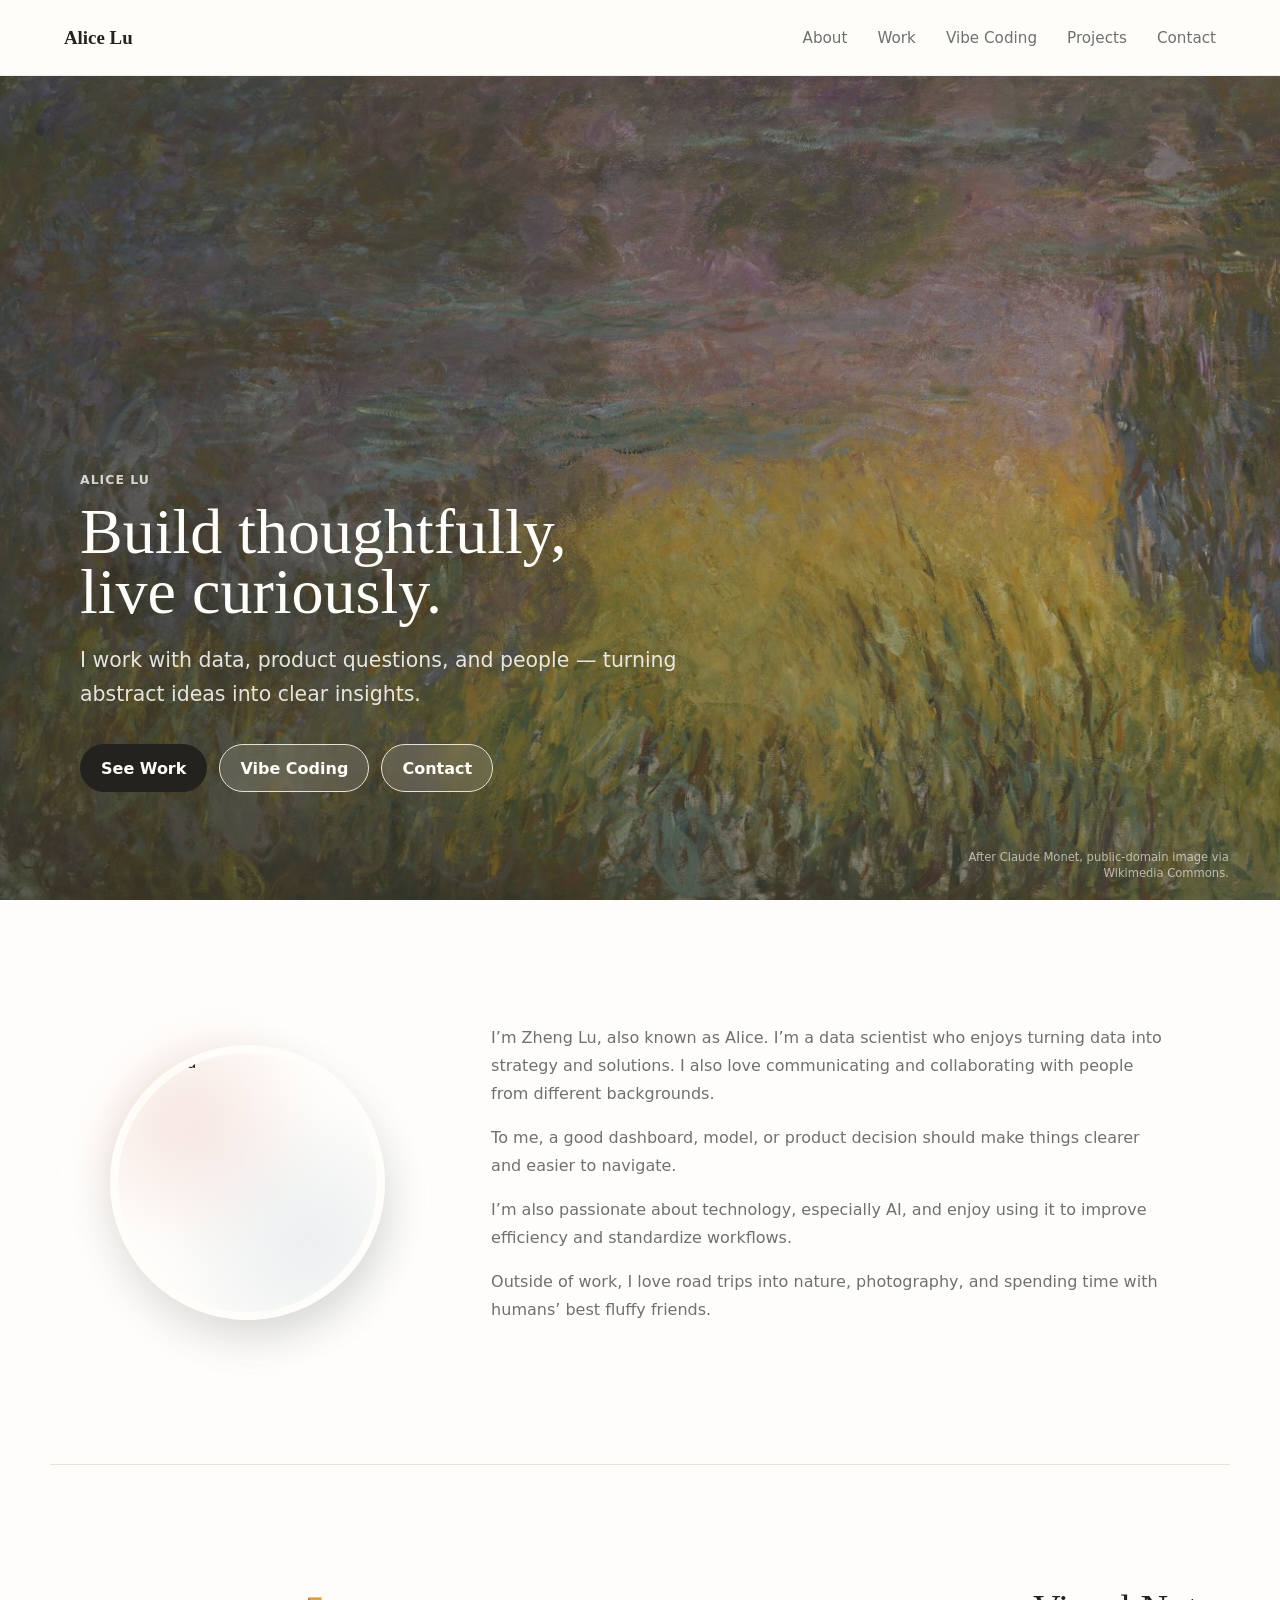
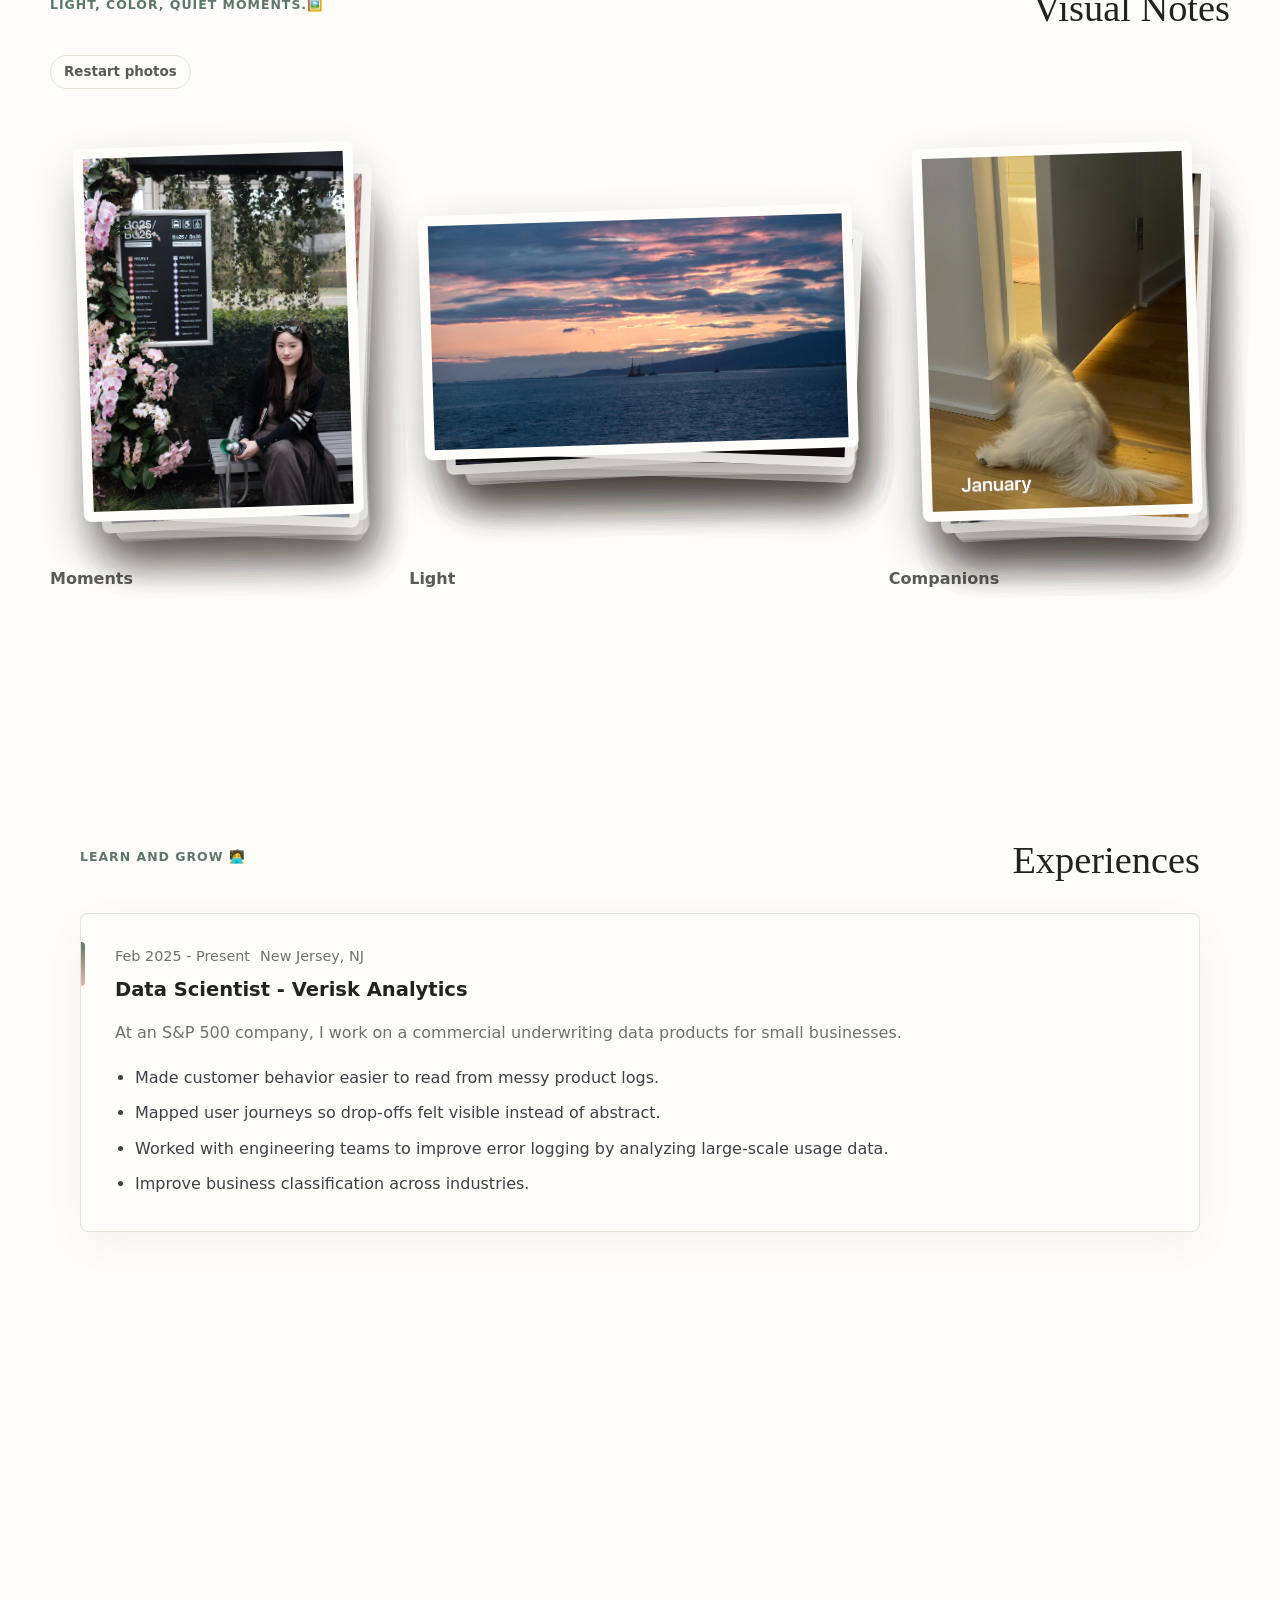
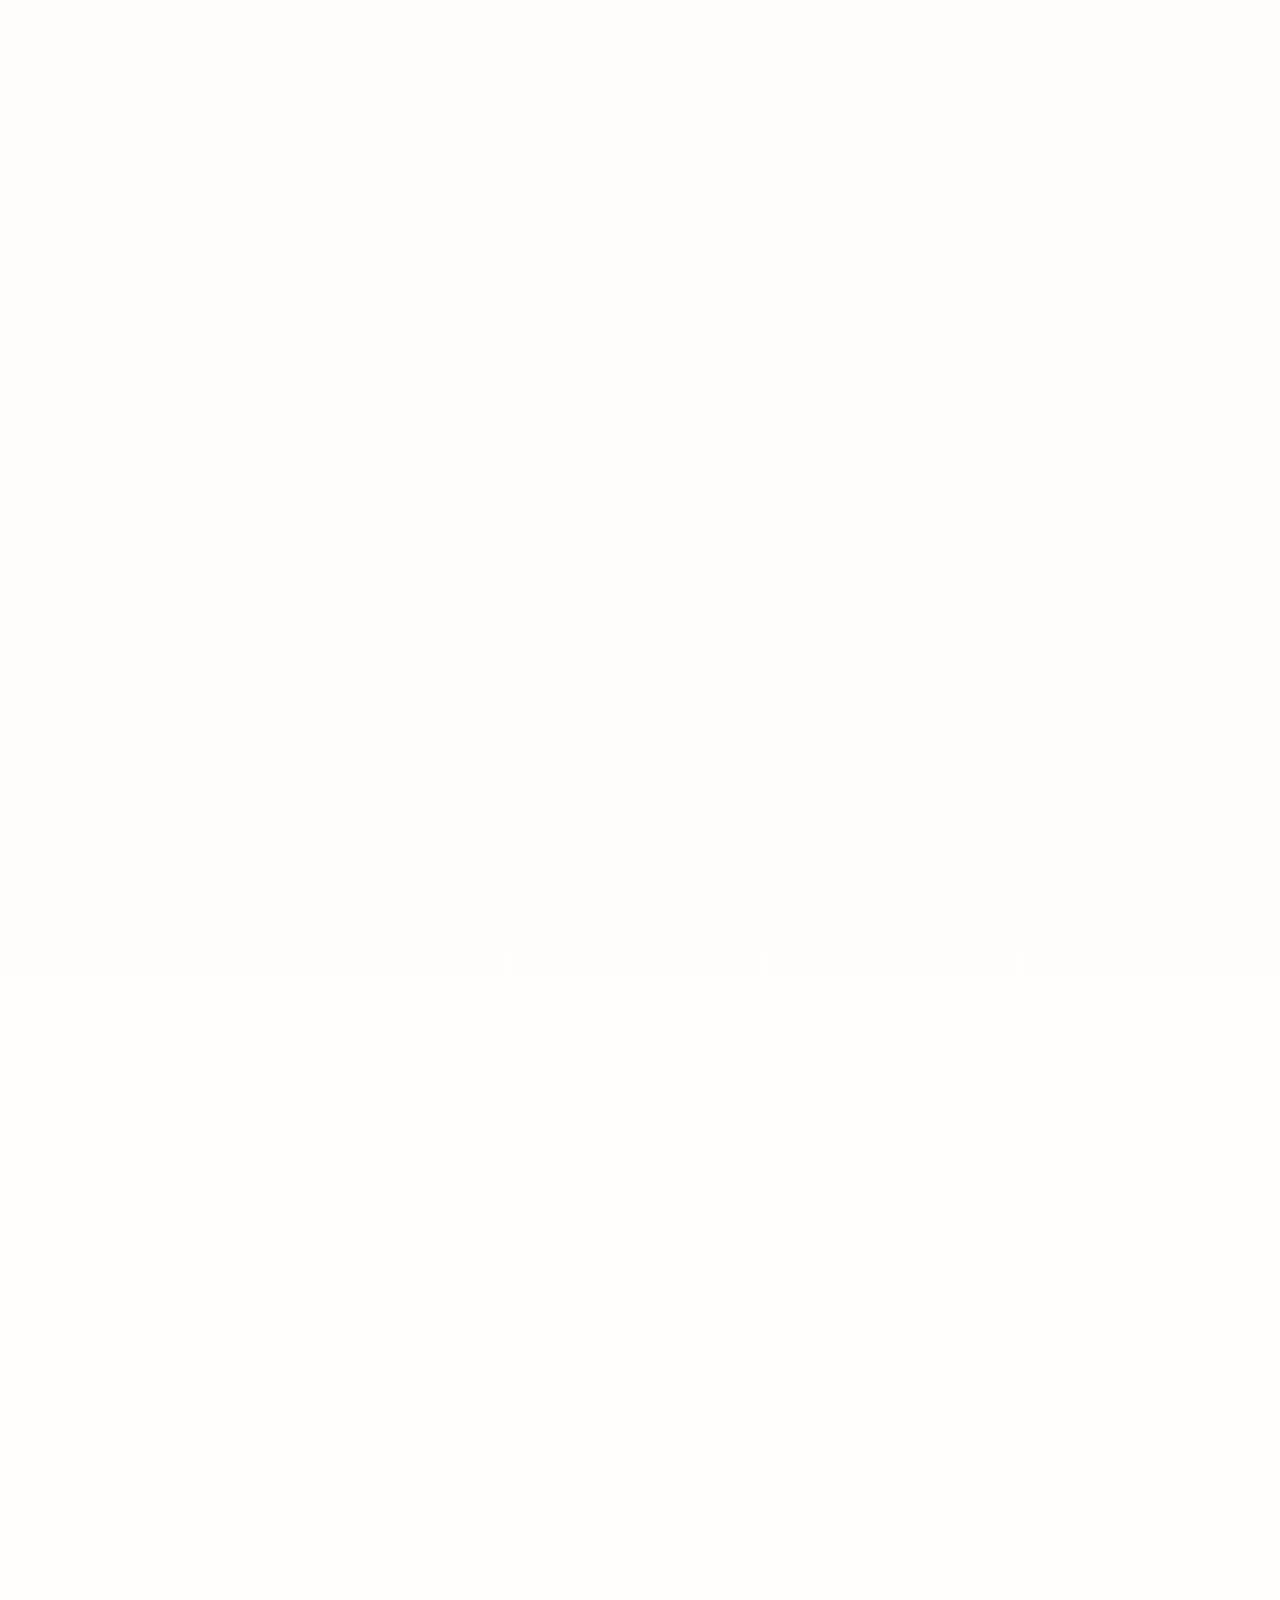
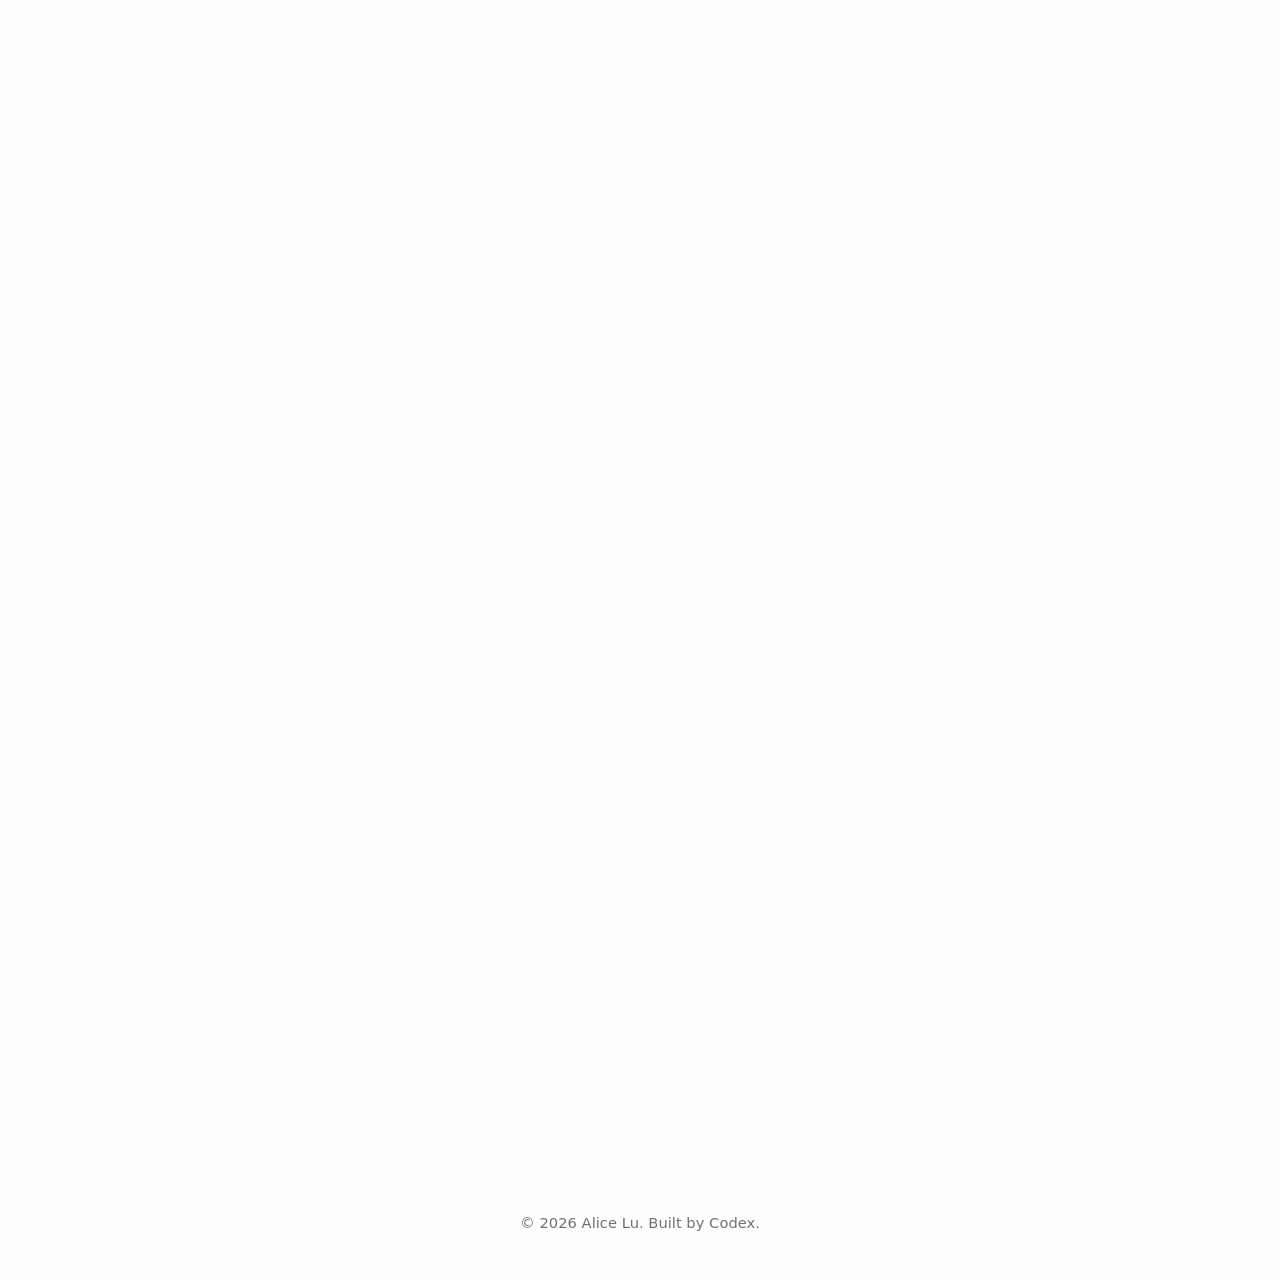
==== index.html @ 0b90e2cd "initial commit" ====
<!doctype html>
<html lang="en">
  <head>
    <meta charset="UTF-8" />
    <meta name="viewport" content="width=device-width, initial-scale=1.0" />
    <title>Alice Lu | Data, AI, Product</title>
    <meta
      name="description"
      content="Alice Lu's personal website for data, product, visual notes, and small creative projects."
    />
    <link rel="preload" href="assets/monet-water-lilies-hero.jpg" as="image" />
    <link rel="stylesheet" href="style.css" />
  </head>
  <body>
    <header class="site-header">
      <a class="brand" href="#home" aria-label="Alice Lu home">Alice Lu</a>

      <nav class="desktop-nav" aria-label="Primary navigation">
        <a href="#about">About</a>
        <a href="#work">Work</a>
        <a href="#vibe">Vibe Coding</a>
        <a href="#projects">Projects</a>
        <a href="#contact">Contact</a>
      </nav>

      <button class="menu-button" type="button" aria-label="Open menu" aria-expanded="false">
        <span></span>
        <span></span>
        <span></span>
      </button>
    </header>

    <nav class="mobile-nav" aria-label="Mobile navigation">
      <a href="#about">About</a>
      <a href="#work">Work</a>
      <a href="#vibe">Vibe Coding</a>
      <a href="#projects">Projects</a>
      <a href="#contact">Contact</a>
    </nav>

    <main id="home">
      <section class="art-hero" aria-label="Alice Lu introduction">
        <div class="art-hero__image" role="img" aria-label="Claude Monet water lilies painting"></div>
        <div class="art-hero__shade"></div>

        <div class="art-hero__content">
          <p class="eyebrow light">Alice Lu</p>
          <h1>Build thoughtfully,<br>
            live curiously.</h1>
          <p>
            I work with data, product questions, and people — turning abstract ideas into clear insights.
          </p>
          <div class="hero-actions" aria-label="Primary links">
            <a class="button primary light-button" href="#work">See Work</a>
            <a class="button glass-button" href="#vibe">Vibe Coding</a>
            <a class="button glass-button" href="mailto:alice.luzheng103@gmail.com">Contact</a>
          </div>
        </div>

        <p class="art-credit">
          After Claude Monet, public-domain image via Wikimedia Commons.
        </p>
      </section>

      <section id="about" class="section intro-section">
        <div class="profile-frame">
          <img src="assets/profile_picture.jpg" alt="Alice Lu" />
        </div>
        <div class="intro-body">
          <p>
            I’m Zheng Lu, also known as Alice. I’m a data scientist who enjoys turning data into strategy and solutions. I also love communicating and collaborating with people from different backgrounds.
          </p>
          <p>
            To me, a good dashboard, model, or product decision should make things clearer and easier to navigate.
          </p>
          <p>
            I’m also passionate about technology, especially AI, and enjoy using it to improve efficiency and standardize workflows.
          </p>
          <p>
            Outside of work, I love road trips into nature, photography, and spending time with humans’ best fluffy friends.
          </p>
        </div>
      </section>

      <section class="section visual-section" aria-label="Visual notes">
        <div class="section-heading">
          <p class="eyebrow">Light, color, quiet moments.🖼️</p>
          <h2>Visual Notes</h2>
        </div>
        <button class="visual-restart" type="button">Restart photos</button>

        <div class="visual-grid">
          <article class="visual-card portrait-card gallery-card">
            <button class="photo-stack" type="button" aria-label="Browse Moments photo stack">
              <img class="stack-photo" src="assets/gallery/portrait/IMG_7340.jpg" alt="Portrait moment 1" loading="lazy" />
              <img class="stack-photo" src="assets/gallery/portrait/IMG_7624.jpg" alt="Portrait moment 2" loading="lazy" />
              <img class="stack-photo" src="assets/gallery/portrait/IMG_7623.jpg" alt="Portrait moment 3" loading="lazy" />
              <img class="stack-photo" src="assets/gallery/portrait/IMG_8985.jpg" alt="Portrait moment 4" loading="lazy" />
              <img class="stack-photo" src="assets/gallery/portrait/IMG_9308.jpg" alt="Portrait moment 5" loading="lazy" />
              <img class="stack-photo" src="assets/gallery/portrait/IMG_3014.jpg" alt="Portrait moment 6" loading="lazy" />
              <img class="stack-photo" src="assets/gallery/portrait/IMG_7931.jpg" alt="Portrait moment 7" loading="lazy" />
              <img class="stack-photo" src="assets/gallery/portrait/IMG_5827.jpg" alt="Portrait moment 8" loading="lazy" />
              <img class="stack-photo" src="assets/gallery/portrait/DSCF5632.jpg" alt="Portrait moment 9" loading="lazy" />
              <span class="stack-finished">That’s all for now. Subscribe for more moments 😂</span>
            </button>
            <p>Moments</p>
          </article>

          <article class="visual-card landscape-card gallery-card">
            <button class="photo-stack" type="button" aria-label="Browse Light photo stack">
              <img class="stack-photo" src="assets/gallery/nature/DSCF5567.jpg" alt="Natural light moment 1" loading="lazy" />
              <img class="stack-photo" src="assets/gallery/nature/DSCF5614.jpg" alt="Natural light moment 2" loading="lazy" />
              <img class="stack-photo" src="assets/gallery/nature/DSCF5600.jpg" alt="Natural light moment 3" loading="lazy" />
              <img class="stack-photo" src="assets/gallery/nature/DSCF5615.jpg" alt="Natural light moment 4" loading="lazy" />
              <img class="stack-photo" src="assets/gallery/nature/DSCF5894.jpg" alt="Natural light moment 5" loading="lazy" />
              <img class="stack-photo" src="assets/gallery/nature/DSCF6023.jpg" alt="Natural light moment 6" loading="lazy" />
              <img class="stack-photo" src="assets/gallery/nature/DSCF5846.jpg" alt="Natural light moment 7" loading="lazy" />
              <img class="stack-photo" src="assets/gallery/nature/DSCF5886.jpg" alt="Natural light moment 8" loading="lazy" />
              <img class="stack-photo" src="assets/gallery/nature/DSCF5691.jpg" alt="Natural light moment 9" loading="lazy" />
              <img class="stack-photo" src="assets/gallery/nature/DSCF5907.jpg" alt="Natural light moment 10" loading="lazy" />
              <img class="stack-photo" src="assets/gallery/nature/DSCF5802.jpg" alt="Natural light moment 11" loading="lazy" />
              <img class="stack-photo" src="assets/gallery/nature/DSCF5594.jpg" alt="Natural light moment 12" loading="lazy" />
              <img class="stack-photo" src="assets/gallery/nature/DSCF5769.jpg" alt="Natural light moment 13" loading="lazy" />
              <span class="stack-finished">That’s all for now. Subscribe for more nature 😌</span>
            </button>
            <p>Light</p>
          </article>

          <article class="visual-card companion-card gallery-card">
            <button class="photo-stack" type="button" aria-label="Browse Companions photo stack">
              <img class="stack-photo" src="assets/gallery/pets/1.jpg" alt="Companion moment 1" loading="lazy" />
              <img class="stack-photo" src="assets/gallery/pets/2.jpg" alt="Companion moment 2" loading="lazy" />
              <img class="stack-photo" src="assets/gallery/pets/3.jpg" alt="Companion moment 3" loading="lazy" />
              <img class="stack-photo" src="assets/gallery/pets/4.jpg" alt="Companion moment 4" loading="lazy" />
              <img class="stack-photo" src="assets/gallery/pets/5.jpg" alt="Companion moment 5" loading="lazy" />
              <img class="stack-photo" src="assets/gallery/pets/6.jpg" alt="Companion moment 6" loading="lazy" />
              <img class="stack-photo" src="assets/gallery/pets/7.jpg" alt="Companion moment 7" loading="lazy" />
              <img class="stack-photo" src="assets/gallery/pets/8.jpg" alt="Companion moment 8" loading="lazy" />
              <img class="stack-photo" src="assets/gallery/pets/9.jpg" alt="Companion moment 9" loading="lazy" />
              <img class="stack-photo" src="assets/gallery/pets/10.jpg" alt="Companion moment 10" loading="lazy" />
              <img class="stack-photo" src="assets/gallery/pets/11.jpg" alt="Companion moment 11" loading="lazy" />
              <img class="stack-photo" src="assets/gallery/pets/12.jpg" alt="Companion moment 12" loading="lazy" />
              <span class="stack-finished">That’s all for now. Subscribe for more cuties 🧚‍♀️</span>
            </button>
            <p>Companions</p>
          </article>
        </div>
      </section>

      <section id="work" class="section">
        <div class="section-heading">
          <p class="eyebrow">Learn and Grow 🧑‍💻</p>
          <h2>Experiences</h2>
        </div>

        <div class="timeline">
          <article class="role-card">
            <div class="role-meta">
              <span>Feb 2025 - Present</span>
              <span>New Jersey, NJ</span>
            </div>
            <h3>Data Scientist - Verisk Analytics</h3>
            <p>
              At an S&P 500 company, I work on a commercial underwriting data products for small businesses.
            </p>
            <ul>
              <li>Made customer behavior easier to read from messy product logs.</li>
              <li>Mapped user journeys so drop-offs felt visible instead of abstract.</li>
              <li>Worked with engineering teams to improve error logging by analyzing large-scale usage data.</li>
              <li>Improve business classification across industries.</li>
            </ul>
          </article>

          <article class="role-card">
            <div class="role-meta">
              <span>Jun 2024 - Aug 2024</span>
              <span>New Jersey, NJ</span>
            </div>
            <h3>Data Scientist Intern - Verisk Analytics</h3>
            <p>
              Improve text-to-NAICS mapping, a key business attribute delivered to customers.
            </p>
            <ul>
              <li>Used semantic search to connect business descriptions with category codes (NAICS).</li>
              <li>Improved classification coverage from 20% to 70% at 0.89 precision.</li>
              <li>Tested GPT-4 classification patterns and reached 0.95 precision.</li>
            </ul>
          </article>

          <article class="role-card compact">
            <div class="role-meta">
              <span>Jun 2022 - Sept 2022</span>
              <span>New York, NY</span>
            </div>
            <h3>Financial Data Analyst Intern - Allied Millennial Partners</h3>
            <p>
              Built ETL workflows, financial dashboards, and time-series models
              to support portfolio analysis and reporting.
            </p>
          </article>

          <article class="role-card compact">
            <div class="role-meta">
              <span>Apr 2021 - Aug 2021</span>
              <span>Beijing</span>
            </div>
            <h3>Data Analyst Intern - Huawei Technologies</h3>
            <p>
              Worked with marketing teams on customer segmentation,
              search visibility analysis, and Tableau reporting.
            </p>
          </article>
        </div>
      </section>

      <section class="section skills-section">
        <div class="section-heading">
          <p class="eyebrow">A few steady habits.</p>
          <h2>How I Work</h2>
        </div>

        <div class="skill-grid">
          <article>
            <h3>Start with the question</h3>
            <p>Find the real question and understand why it matters.</p>
          </article>
          <article>
            <h3>Make behavior visible</h3>
            <p>Use funnels, journeys, and dashboards to understand what actually happens.</p>
          </article>
          <article>
            <h3>Respect the data</h3>
            <p>I care about definitions, edge cases, and whether the result can be trusted.</p>
          </article>
          <article>
            <h3>Leave things clear</h3>
            <p>Write documentations that reduce confusion for the next person who touches it.</p>
          </article>
        </div>
      </section>

      <section id="vibe" class="section vibe-section">
        <div class="section-heading">
          <p class="eyebrow">Small things I made for fun ✨</p>
          <h2>Vibe Coding</h2>
        </div>

        <div class="vibe-grid">
          <article class="vibe-card">
            <div class="vibe-preview puppy-preview">
              <img src="assets/story.png" alt="Puppy scroll story preview" />
            </div>
            <div>
              <h3>Playful Puppy Scroll Story</h3>
              <p>
                A little side page with a scroll-driven puppy animation. It is
                soft, silly, and exactly the kind of small thing that makes a
                website feel lived in.
              </p>
              <a href="puppy/index.html">Open Puppy Page</a>
            </div>
          </article>

          <article class="vibe-card future-card">
            <div class="vibe-preview future-preview">Coming Soon</div>
            <div>
              <h3>Another tiny experiment</h3>
              <p>
                I made another playful coding project and will add it here once
                I find the link again.
              </p>
              <span class="quiet-link">Link space reserved</span>
            </div>
          </article>
        </div>
      </section>

      <section id="projects" class="section">
        <div class="section-heading">
          <p class="eyebrow">Earlier builds 🔨</p>
          <h2>Projects</h2>
        </div>

        <div class="project-grid">
          <article class="project-card">
            <img src="assets/nlp.png" alt="NLP project preview" />
            <h3>Natural Language Processing</h3>
            <p>Large text classification and model evaluation for unstructured documents.</p>
            <a href="https://github.com/Alice2718281/EECS-219-AL/tree/main/Project%201">View GitHub</a>
          </article>

          <article class="project-card">
            <img src="assets/analysis.png" alt="Chicago crime analysis preview" />
            <h3>Big Data Analysis</h3>
            <p>Spark, PostgreSQL, and Flask workflow for large-scale data exploration.</p>
            <a href="https://github.com/Alice2718281/manage_data_project">View GitHub</a>
          </article>

          <article class="project-card">
            <img src="assets/database.png" alt="Database design preview" />
            <h3>Database Design</h3>
            <p>ER diagrams and PostgreSQL schema design for a housing application database.</p>
            <a href="https://github.com/Alice2718281/Database_Design_03">View GitHub</a>
          </article>

          <article class="project-card">
            <img src="assets/recommender.png" alt="Recommendation system project preview" />
            <h3>Recommendation System</h3>
            <p>Notebook-based recommendation modeling and evaluation for personalized results.</p>
            <a href="https://github.com/Alice2718281/EECS-219-AL/blob/main/Project%203/Project%203.ipynb">View GitHub</a>
          </article>
        </div>
      </section>

      <section id="contact" class="section contact-section">
        <div>
          <p class="eyebrow">Contact</p>
          <h2>Let’s build with care.</h2>
        </div>

        <div class="contact-card">
          <a href="mailto:alice.luzheng103@gmail.com">Email</a>
          <a href="https://www.linkedin.com/in/zhenglualice/" target="_blank" rel="noopener noreferrer">LinkedIn</a>
          <a href="https://github.com/Alice2718281" target="_blank" rel="noopener noreferrer">GitHub</a>
          <a href="/assets/ZhengLu_Resume.pdf" target="_blank" rel="noopener noreferrer">Resume</a>
        </div>
      </section>
    </main>

    <footer>
      <p>© 2026 Alice Lu. Built by Codex.</p>
    </footer>

    <script src="script.js"></script>
  </body>
</html>
---- style.css ----
:root {
  --text: #23221f;
  --muted: #6f716f;
  --line: #e7e1d8;
  --panel: #fffdf9;
  --soft-panel: #faf7ef;
  --accent: #5d7868;
  --accent-soft: #e1ece4;
  --rose: #e7b7ad;
  --lavender: #c8c5df;
  --sky: #c8dceb;
  --cream: #f5ead2;
  --shadow: 0 24px 70px rgba(44, 38, 31, 0.09);
}

* {
  box-sizing: border-box;
}

html {
  scroll-behavior: smooth;
}

body {
  margin: 0;
  color: var(--text);
  background:
    linear-gradient(180deg, rgba(255, 253, 249, 0) 0, rgba(252, 250, 244, 0.42) 38%, rgba(255, 253, 249, 0) 82%),
    #fffefd;
  font-family:
    Inter, ui-sans-serif, system-ui, -apple-system, BlinkMacSystemFont, "Segoe UI",
    sans-serif;
  letter-spacing: 0;
}

body.menu-open {
  overflow: hidden;
}

a {
  color: inherit;
  text-decoration: none;
}

p {
  color: var(--muted);
  line-height: 1.75;
}

.site-header {
  position: sticky;
  top: 0;
  z-index: 30;
  display: flex;
  align-items: center;
  justify-content: space-between;
  min-height: 76px;
  padding: 0 clamp(20px, 5vw, 72px);
  border-bottom: 1px solid rgba(232, 232, 234, 0.72);
  background: rgba(255, 253, 249, 0.88);
  backdrop-filter: blur(18px);
}

.brand {
  font-size: 1.18rem;
  font-weight: 760;
  font-family: Georgia, "Times New Roman", serif;
}

.desktop-nav {
  display: flex;
  gap: 30px;
  color: var(--muted);
  font-size: 0.95rem;
}

.desktop-nav a,
.mobile-nav a,
.contact-card a,
.project-card a {
  transition:
    color 180ms ease,
    transform 180ms ease;
}

.desktop-nav a:hover,
.contact-card a:hover,
.project-card a:hover {
  color: var(--accent);
}

.menu-button {
  display: none;
  width: 42px;
  height: 42px;
  padding: 10px;
  border: 1px solid var(--line);
  border-radius: 50%;
  background: var(--panel);
}

.menu-button span {
  display: block;
  height: 2px;
  margin: 5px 0;
  border-radius: 99px;
  background: var(--text);
  transition:
    transform 180ms ease,
    opacity 180ms ease;
}

.menu-button.is-open span:first-child {
  transform: translateY(7px) rotate(45deg);
}

.menu-button.is-open span:nth-child(2) {
  opacity: 0;
}

.menu-button.is-open span:last-child {
  transform: translateY(-7px) rotate(-45deg);
}

.mobile-nav {
  position: fixed;
  inset: 76px 16px auto;
  z-index: 25;
  display: none;
  padding: 16px;
  border: 1px solid var(--line);
  border-radius: 8px;
  background: var(--panel);
  box-shadow: var(--shadow);
}

.mobile-nav a {
  display: block;
  padding: 14px;
  color: var(--muted);
}

.mobile-nav.is-open {
  display: block;
}

.section {
  width: min(1120px, calc(100% - 40px));
  margin: 0 auto;
  padding: clamp(72px, 10vw, 124px) 0;
}

.art-hero {
  position: relative;
  min-height: calc(100vh - 76px);
  overflow: hidden;
  color: #fffdf9;
  isolation: isolate;
}

.art-hero__image,
.art-hero__shade {
  position: absolute;
  inset: 0;
}

.art-hero__image {
  background-image: url("assets/monet-water-lilies-hero.jpg");
  background-position: left center;
  background-size: cover;
  transform: scale(1.03);
  z-index: -3;
}

.art-hero__shade {
  background:
    linear-gradient(90deg, rgba(28, 36, 31, 0.42), rgba(28, 36, 31, 0.18) 48%, rgba(28, 36, 31, 0.06)),
    linear-gradient(0deg, rgba(35, 34, 31, 0.28), transparent 46%),
    rgba(35, 34, 31, 0.02);
  z-index: -2;
}

.art-hero__content {
  display: flex;
  flex-direction: column;
  justify-content: end;
  width: min(1120px, calc(100% - 40px));
  min-height: calc(100vh - 76px);
  margin: 0 auto;
  padding: clamp(96px, 13vh, 160px) 0 clamp(76px, 12vh, 120px);
}

.art-hero__content h1 {
  max-width: 860px;
  color: #fffdf9;
  text-shadow: 0 18px 55px rgba(0, 0, 0, 0.34);
  font-size: 4rem;
}

.art-hero__content p:not(.eyebrow) {
  max-width: 620px;
  margin: 22px 0 0;
  color: rgba(255, 253, 249, 0.86);
  font-size: clamp(1.04rem, 2vw, 1.28rem);
  line-height: 1.65;
}

.eyebrow.light {
  color: rgba(255, 253, 249, 0.78);
}

.light-button {
  border-color: rgba(255, 253, 249, 0.92);
  color: var(--text);
  background: rgba(255, 253, 249, 0.92);
}

.glass-button {
  border-color: rgba(255, 253, 249, 0.42);
  color: #fffdf9;
  background: rgba(255, 253, 249, 0.12);
  backdrop-filter: blur(14px);
}

.art-credit {
  position: absolute;
  right: clamp(18px, 4vw, 56px);
  bottom: 18px;
  max-width: 300px;
  margin: 0;
  color: rgba(255, 253, 249, 0.62);
  font-size: 0.72rem;
  line-height: 1.45;
  text-align: right;
}

.intro-section {
  display: grid;
  grid-template-columns: minmax(190px, 0.52fr) 1.1fr;
  gap: clamp(30px, 6vw, 76px);
  align-items: center;
}

.intro-body {
  max-width: 680px;
}

.intro-body p:first-child {
  margin-top: 0;
}

.profile-frame {
  position: relative;
  width: clamp(190px, 24vw, 275px);
  justify-self: center;
}

.profile-frame::before {
  content: "";
  position: absolute;
  inset: -16px;
  border-radius: 50%;

  background:
    radial-gradient(circle at 30% 30%,
      rgba(231, 183, 173, 0.34),
      transparent 42%),
    radial-gradient(circle at 70% 70%,
      rgba(188, 205, 214, 0.30),
      transparent 48%);

  filter: blur(22px);
  z-index: 0;
}

.profile-frame img {
  position: relative;
  z-index: 1;

  display: block;
  width: 100%;
  aspect-ratio: 1;

  border: 8px solid rgba(255, 253, 249, 0.96);
  border-radius: 50%;

  object-fit: cover;
  object-position: center 35%;

  box-shadow:
    0 18px 40px rgba(74, 66, 60, 0.16);
}

.eyebrow {
  margin: 0 0 14px;
  color: var(--accent);
  font-size: 0.78rem;
  font-weight: 780;
  letter-spacing: 0.08em;
  line-height: 1.4;
  text-transform: uppercase;
}

h1,
h2,
h3 {
  margin: 0;
  letter-spacing: 0;
}

h1 {
  max-width: 900px;
  font-family: Georgia, "Times New Roman", serif;
  font-size: clamp(3.2rem, 7.6vw, 6.8rem);
  font-weight: 520;
  line-height: 0.94;
}

h2 {
  font-family: Georgia, "Times New Roman", serif;
  font-size: clamp(2rem, 4.2vw, 3.8rem);
  font-weight: 520;
  line-height: 1;
}

h3 {
  font-size: 1.22rem;
  line-height: 1.25;
}

.hero-actions,
.contact-card {
  display: flex;
  flex-wrap: wrap;
  gap: 12px;
}

.hero-actions {
  margin-top: 32px;
}

.button {
  display: inline-flex;
  align-items: center;
  justify-content: center;
  min-height: 48px;
  padding: 0 20px;
  border: 1px solid var(--line);
  border-radius: 999px;
  font-weight: 720;
  transition:
    transform 180ms ease,
    background 180ms ease,
    border-color 180ms ease;
}

.button:hover {
  transform: translateY(-2px);
}

.button.primary {
  border-color: var(--text);
  color: #fff;
  background: var(--text);
}

.button.secondary {
  background: var(--panel);
}

.button.soft {
  border-color: var(--accent-soft);
  background: var(--accent-soft);
}

.project-image-placeholder,
.visual-placeholder,
.vibe-preview {
  display: grid;
  place-items: center;
  border: 1px dashed #cfc6b8;
  border-radius: 8px;
  color: #8a8278;
  background:
    linear-gradient(135deg, rgba(255, 253, 249, 0.94), rgba(250, 247, 239, 0.96)),
    var(--soft-panel);
}

.split-section {
  display: grid;
  grid-template-columns: 0.78fr 1fr;
  gap: clamp(32px, 7vw, 84px);
  border-top: 1px solid var(--line);
}

.section-body p:first-child {
  margin-top: 0;
}

.visual-section {
  width: min(1180px, calc(100% - 40px));
  border-top: 1px solid var(--line);
}

.visual-grid {
  display: grid;
  grid-template-columns: 0.85fr 1.15fr 0.85fr;
  gap: 18px;
  align-items: start;
}

.visual-card {
  --stack-width: 82%;
  --stack-ratio: 3 / 4;
  display: grid;
  grid-template-rows: var(--gallery-stage-height) auto auto;
  align-items: center;
  margin: 0;
}

.visual-section {
  --gallery-stage-height: 430px;
}

.visual-restart {
  min-height: 34px;
  margin: -12px 0 28px;
  padding: 0 13px;
  border: 1px solid var(--line);
  border-radius: 999px;
  color: #5c5a55;
  background: rgba(255, 253, 249, 0.78);
  font: inherit;
  font-size: 0.84rem;
  font-weight: 720;
  cursor: pointer;
  transition:
    transform 180ms ease,
    background 180ms ease,
    border-color 180ms ease;
}

.visual-restart:hover {
  transform: translateY(-1px);
  border-color: rgba(93, 120, 104, 0.36);
  background: var(--panel);
}

.visual-card p {
  align-self: start;
  margin: 18px 0 0;
  color: #5c5a55;
  font-size: 1rem;
  font-weight: 720;
}

.photo-stack {
  position: relative;
  display: block;
  align-self: center;
  justify-self: center;
  width: var(--stack-width);
  aspect-ratio: var(--stack-ratio);
  min-height: 0;
  padding: 0;
  border: 0;
  background: transparent;
  cursor: pointer;
  perspective: 900px;
}

.portrait-card {
  --stack-ratio: 3 / 4;
  --stack-width: 82%;
}

.landscape-card {
  --stack-ratio: 16 / 9;
  --stack-width: 94%;
}

.companion-card {
  --stack-ratio: 3 / 4;
  --stack-width: 82%;
}

.stack-photo {
  position: absolute;
  inset: 0;
  display: block;
  width: 100%;
  height: 100%;
  border: 10px solid rgba(255, 253, 249, 0.96);
  border-radius: 8px;
  background: var(--panel);
  box-shadow: 0 22px 46px rgba(44, 38, 31, 0.17);
  object-fit: cover;
  transform:
    translate3d(calc(var(--stack-offset, 0) * 5px), calc(var(--stack-offset, 0) * 7px), 0)
    rotate(var(--stack-rotate, 0deg))
    scale(calc(1 - var(--stack-offset, 0) * 0.025));
  transform-origin: 48% 74%;
  transition:
    transform 520ms cubic-bezier(0.2, 0.8, 0.2, 1),
    opacity 420ms ease,
    filter 420ms ease;
  will-change: transform, opacity;
}

.stack-photo:nth-of-type(1) {
  --stack-offset: 0;
  --stack-rotate: -1.8deg;
  z-index: 40;
}

.stack-photo:nth-of-type(2) {
  --stack-offset: 1;
  --stack-rotate: 2.1deg;
  z-index: 39;
}

.stack-photo:nth-of-type(3) {
  --stack-offset: 2;
  --stack-rotate: -3deg;
  z-index: 38;
}

.stack-photo:nth-of-type(4) {
  --stack-offset: 3;
  --stack-rotate: 1.4deg;
  z-index: 37;
}

.stack-photo:nth-of-type(n + 5) {
  --stack-offset: 4;
  --stack-rotate: -0.8deg;
  z-index: 36;
}

.stack-photo.swiped {
  opacity: 0;
  pointer-events: none;
  transform: translate3d(-135%, -8%, 0) rotate(-14deg) scale(0.94);
}

.photo-stack:not(.finished):hover .stack-photo.is-top,
.photo-stack:not(.finished):focus-visible .stack-photo.is-top {
  filter: saturate(1.04);
  transform: translate3d(-3px, -5px, 0) rotate(-2.8deg) scale(1.01);
}

.stack-finished {
  position: absolute;
  inset: 0;
  z-index: 1;
  display: grid;
  place-items: center;
  padding: 28px;
  border: 1px dashed #cfc6b8;
  border-radius: 8px;
  color: #766c5f;
  background:
    linear-gradient(135deg, rgba(255, 253, 249, 0.94), rgba(250, 247, 239, 0.96)),
    var(--soft-panel);
  box-shadow: 0 18px 48px rgba(44, 38, 31, 0.07);
  font-size: 1rem;
  font-weight: 720;
  line-height: 1.55;
  opacity: 0;
  text-align: center;
  transition: opacity 260ms ease;
}

.photo-stack.finished {
  cursor: default;
}

.photo-stack.finished .stack-finished {
  opacity: 1;
}

.section-heading {
  display: flex;
  align-items: end;
  justify-content: space-between;
  gap: 24px;
  margin-bottom: 34px;
}

.timeline {
  display: grid;
  gap: 22px;
}

.role-card,
.skill-grid article,
.project-card,
.contact-card,
.vibe-card {
  border: 1px solid var(--line);
  border-radius: 8px;
  background: var(--panel);
  box-shadow: 0 14px 44px rgba(31, 31, 33, 0.04);
}

.role-card {
  position: relative;
  padding: clamp(22px, 4vw, 34px);
}

.role-card + .role-card {
  margin-top: 4px;
}

.role-card::before {
  content: "";
  position: absolute;
  top: 28px;
  left: 0;
  width: 4px;
  height: 44px;
  border-radius: 0 99px 99px 0;
  background: linear-gradient(var(--accent), var(--rose));
}

.role-card p {
  max-width: 840px;
}

.role-meta {
  display: flex;
  flex-wrap: wrap;
  gap: 10px;
  margin-bottom: 14px;
  color: var(--muted);
  font-size: 0.9rem;
}

.role-card ul {
  display: grid;
  gap: 10px;
  margin: 18px 0 0;
  padding-left: 20px;
  color: #3d4147;
  line-height: 1.6;
}

.role-card.compact p {
  margin-bottom: 0;
}

.skills-section {
  border-top: 1px solid var(--line);
  border-bottom: 1px solid var(--line);
  background:
    linear-gradient(135deg, rgba(200, 220, 235, 0.16), transparent 32%),
    linear-gradient(315deg, rgba(231, 183, 173, 0.13), transparent 34%);
}

.skill-grid,
.project-grid {
  display: grid;
  grid-template-columns: repeat(4, minmax(0, 1fr));
  gap: 16px;
}

.skill-grid article {
  padding: 24px;
}

.skill-grid p,
.project-card p {
  margin-bottom: 0;
}

.project-card {
  padding: 16px;
}

#work .section-heading h2,
.visual-section .section-heading h2,
.skills-section .section-heading h2,
.vibe-section .section-heading h2,
#projects .section-heading h2 {
  font-size: clamp(1.7rem, 3vw, 2.7rem);
}

.project-card h3 {
  font-size: 1.02rem;
}

.project-card p {
  font-size: 0.92rem;
  line-height: 1.58;
}

.project-card a {
  font-size: 0.92rem;
}

.project-card > img {
  display: block;
  width: 100%;
  height: 160px;
  margin-bottom: 20px;
  padding: 12px;
  border: 1px solid var(--line);
  border-radius: 8px;
  background:
    linear-gradient(135deg, rgba(255, 253, 249, 0.94), rgba(250, 247, 239, 0.96)),
    var(--soft-panel);
  object-fit: contain;
}

.project-image-placeholder {
  min-height: 220px;
  margin-bottom: 20px;
}

.puppy-preview {
  border-color: rgba(47, 111, 99, 0.28);
  color: var(--accent);
  background:
    linear-gradient(135deg, rgba(220, 238, 232, 0.9), rgba(242, 210, 189, 0.35)),
    #fff;
}

.vibe-section {
  border-top: 1px solid var(--line);
}

#projects,
.contact-section {
  border-top: 1px solid var(--line);
}

.vibe-grid {
  display: grid;
  grid-template-columns: repeat(2, minmax(0, 1fr));
  gap: 18px;
}

.vibe-card {
  display: grid;
  grid-template-columns: 190px 1fr;
  gap: 22px;
  align-items: center;
  padding: 18px;
}

.vibe-preview {
  display: grid;
  place-items: center;
  min-height: 190px;
  font-weight: 760;
}

.vibe-preview img {
  display: block;
  width: 100%;
  height: 100%;
  max-height: 158px;
  object-fit: contain;
}

.future-preview {
  color: #7f755f;
  background:
    linear-gradient(140deg, rgba(245, 234, 210, 0.88), rgba(200, 197, 223, 0.4)),
    var(--panel);
}

.vibe-card p {
  margin-bottom: 0;
}

.vibe-card a,
.quiet-link {
  display: inline-flex;
  margin-top: 16px;
  color: var(--accent);
  font-weight: 750;
}

.quiet-link {
  color: #928978;
}

.project-card a {
  display: inline-flex;
  margin-top: 18px;
  color: var(--accent);
  font-weight: 750;
}

.contact-section {
  display: grid;
  grid-template-columns: 1fr 0.82fr;
  gap: clamp(28px, 6vw, 72px);
  align-items: center;
}

.contact-section h2 {
  white-space: nowrap;
  /* font-size: clamp(1.8rem, 3vw, 2.4rem); smaller */
  /* line-height: 1.1; */
}

.contact-card {
  padding: 18px 22px;   /* smaller box */
  max-width: 320px;     /* control width */
  margin: 0 auto; 
}

.contact-card a {
  width: 100%;
  padding: 12px 0;
  border-bottom: 1px solid var(--line);
  font-weight: 720;

  display: flex;
  justify-content: center; /* horizontal center */
  align-items: center;     /* vertical center */
  text-align: center;
}

.contact-card a:last-child {
  border-bottom: 0;
}

footer {
  padding: 28px 20px 44px;
  text-align: center;
}

footer p {
  margin: 0;
  font-size: 0.92rem;
}

.reveal {
  opacity: 0;
  transform: translateY(18px);
  transition:
    opacity 520ms ease,
    transform 520ms ease;
}

.reveal.is-visible {
  opacity: 1;
  transform: translateY(0);
}

@media (max-width: 900px) {
  .desktop-nav {
    display: none;
  }

  .menu-button {
    display: block;
  }

  .intro-section,
  .split-section,
  .contact-section {
    grid-template-columns: 1fr;
  }

  .profile-frame {
    width: clamp(172px, 42vw, 230px);
  }

  .section-heading {
    display: block;
  }

  .skill-grid,
  .project-grid,
  .visual-grid,
  .vibe-grid {
    grid-template-columns: 1fr 1fr;
  }

  .vibe-card {
    grid-template-columns: 1fr;
  }
}

@media (max-width: 620px) {
  .site-header {
    min-height: 68px;
    padding: 0 18px;
  }

  .mobile-nav {
    inset: 68px 12px auto;
  }

  .section {
    width: min(100% - 28px, 1120px);
    padding: 64px 0;
  }

  .art-hero,
  .art-hero__content {
    min-height: calc(100svh - 68px);
  }

  .art-hero__shade {
    background:
      linear-gradient(90deg, rgba(28, 36, 31, 0.78), rgba(28, 36, 31, 0.4)),
      linear-gradient(0deg, rgba(35, 34, 31, 0.62), transparent 50%);
  }

  .art-hero__content {
    width: min(100% - 28px, 1120px);
    padding: 78px 0 74px;
  }

  .art-credit {
    right: 14px;
    bottom: 12px;
    max-width: 230px;
  }

  h1 {
    font-size: clamp(2.7rem, 15vw, 4.2rem);
  }

  .hero-actions {
    display: grid;
  }

  .button {
    width: 100%;
  }

  .skill-grid,
  .project-grid,
  .visual-grid,
  .vibe-grid {
    grid-template-columns: 1fr;
  }

  .project-image-placeholder {
    min-height: 180px;
  }

  .project-card > img {
    height: 190px;
    padding: 12px;
  }

  .visual-section {
    --gallery-stage-height: 300px;
  }

  .visual-card {
    --stack-width: min(86vw, 330px);
    --stack-ratio: 4 / 3;
  }

  .portrait-card,
  .companion-card {
    --stack-ratio: 3 / 4;
  }

  .vibe-preview {
    min-height: 170px;
  }
}

@media (prefers-reduced-motion: reduce) {
  html {
    scroll-behavior: auto;
  }

  *,
  *::before,
  *::after {
    transition: none !important;
  }
}
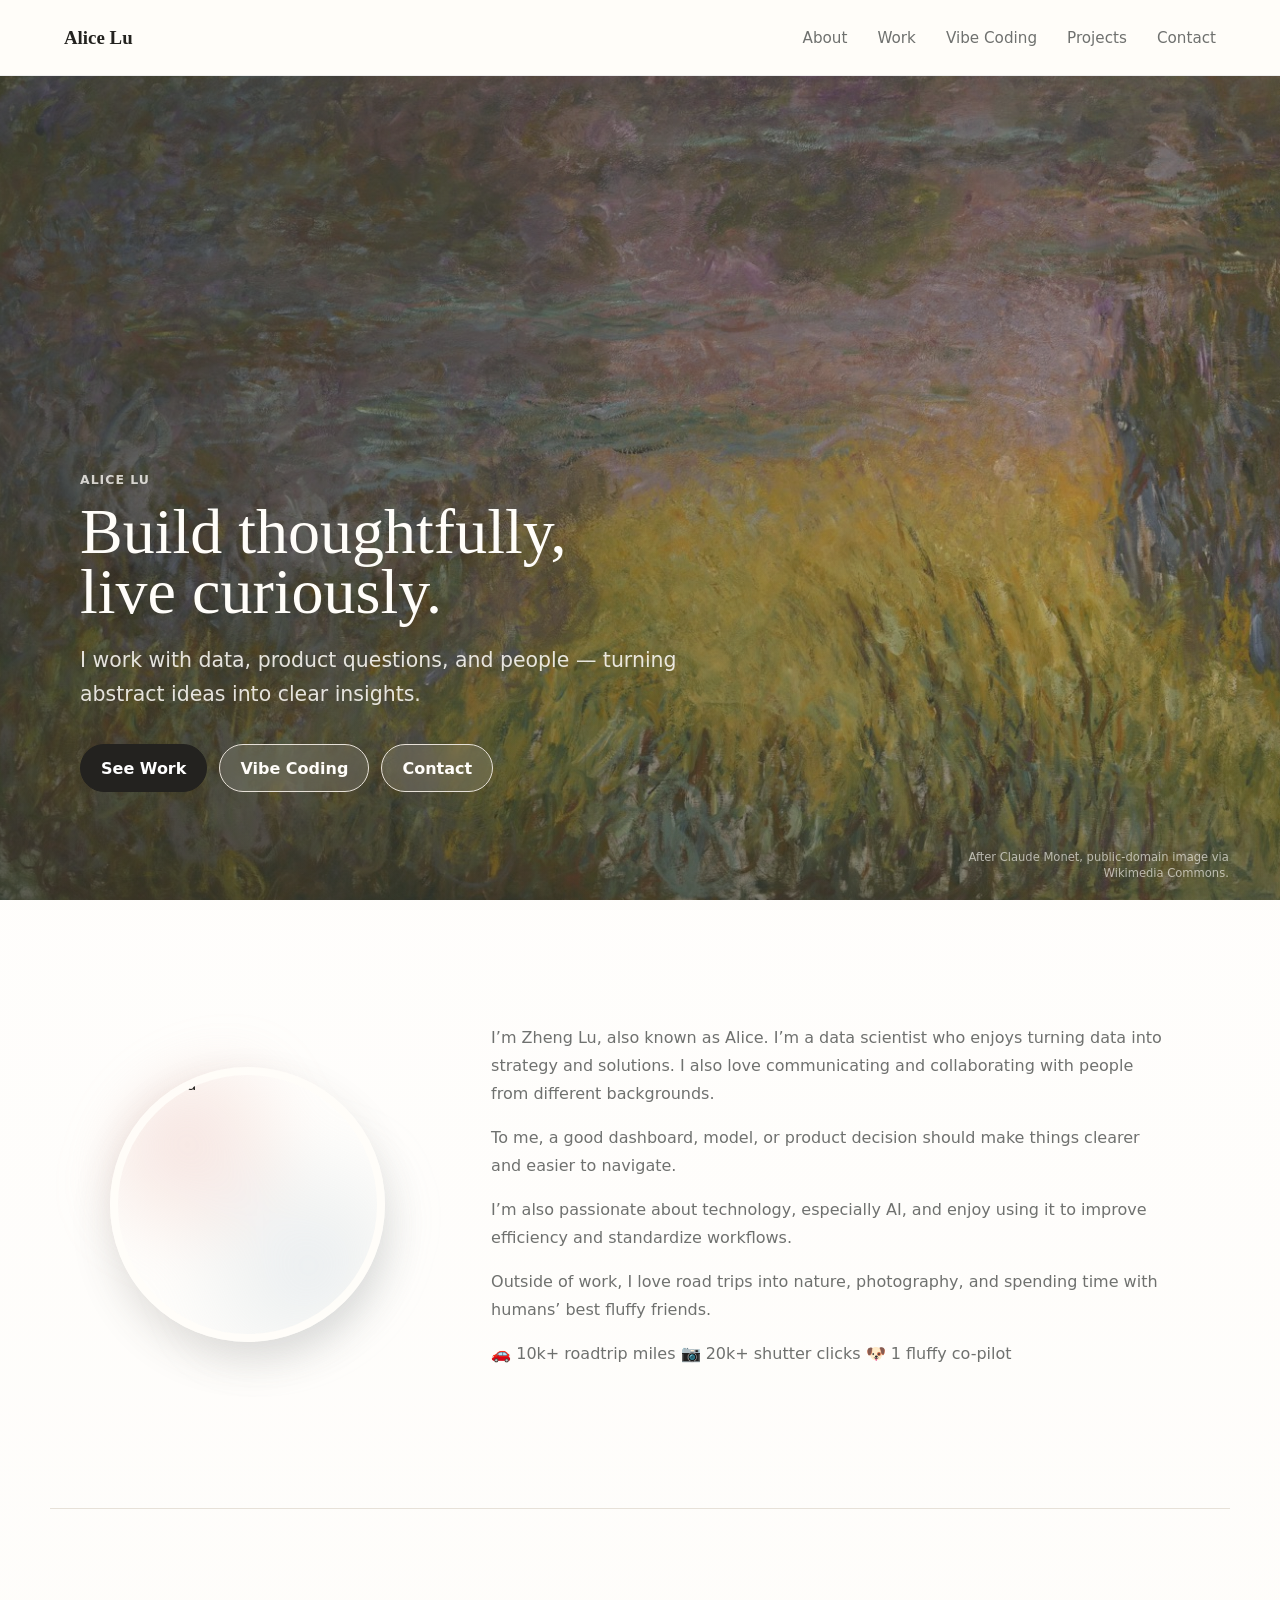
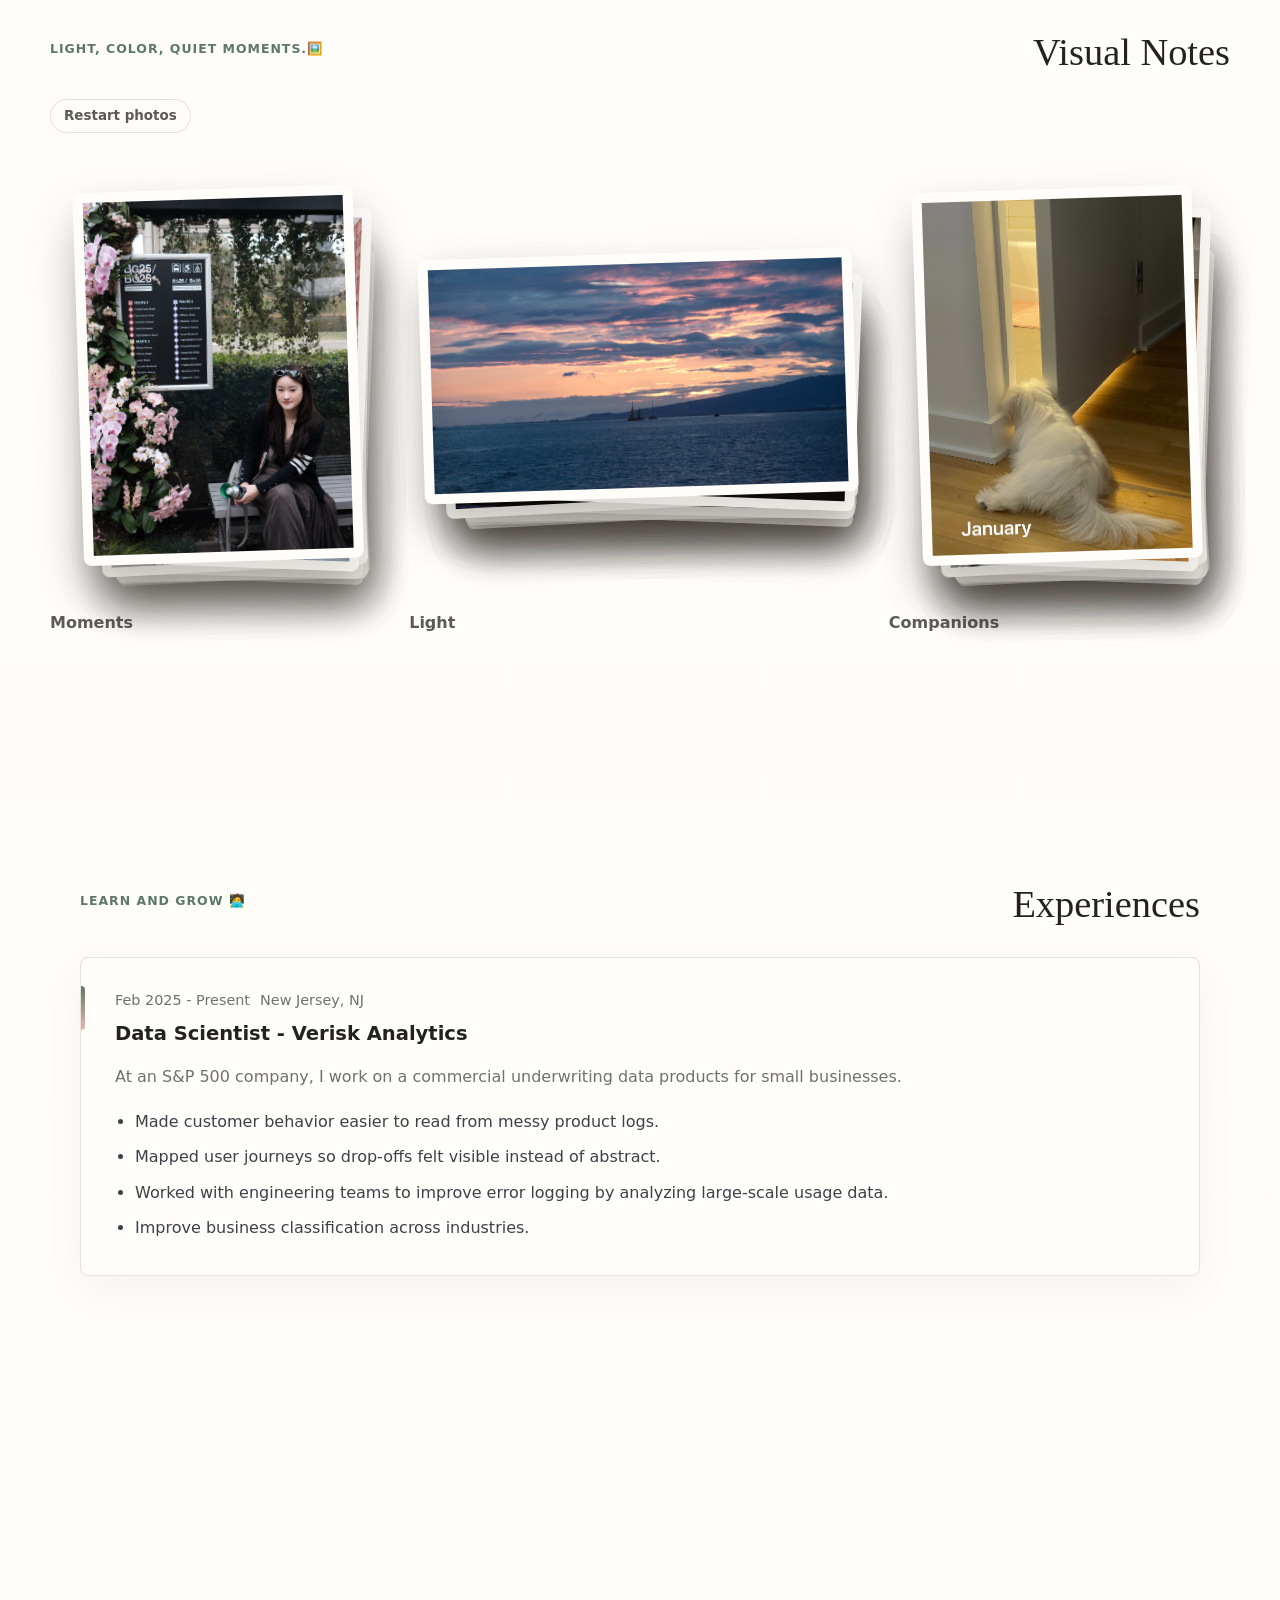
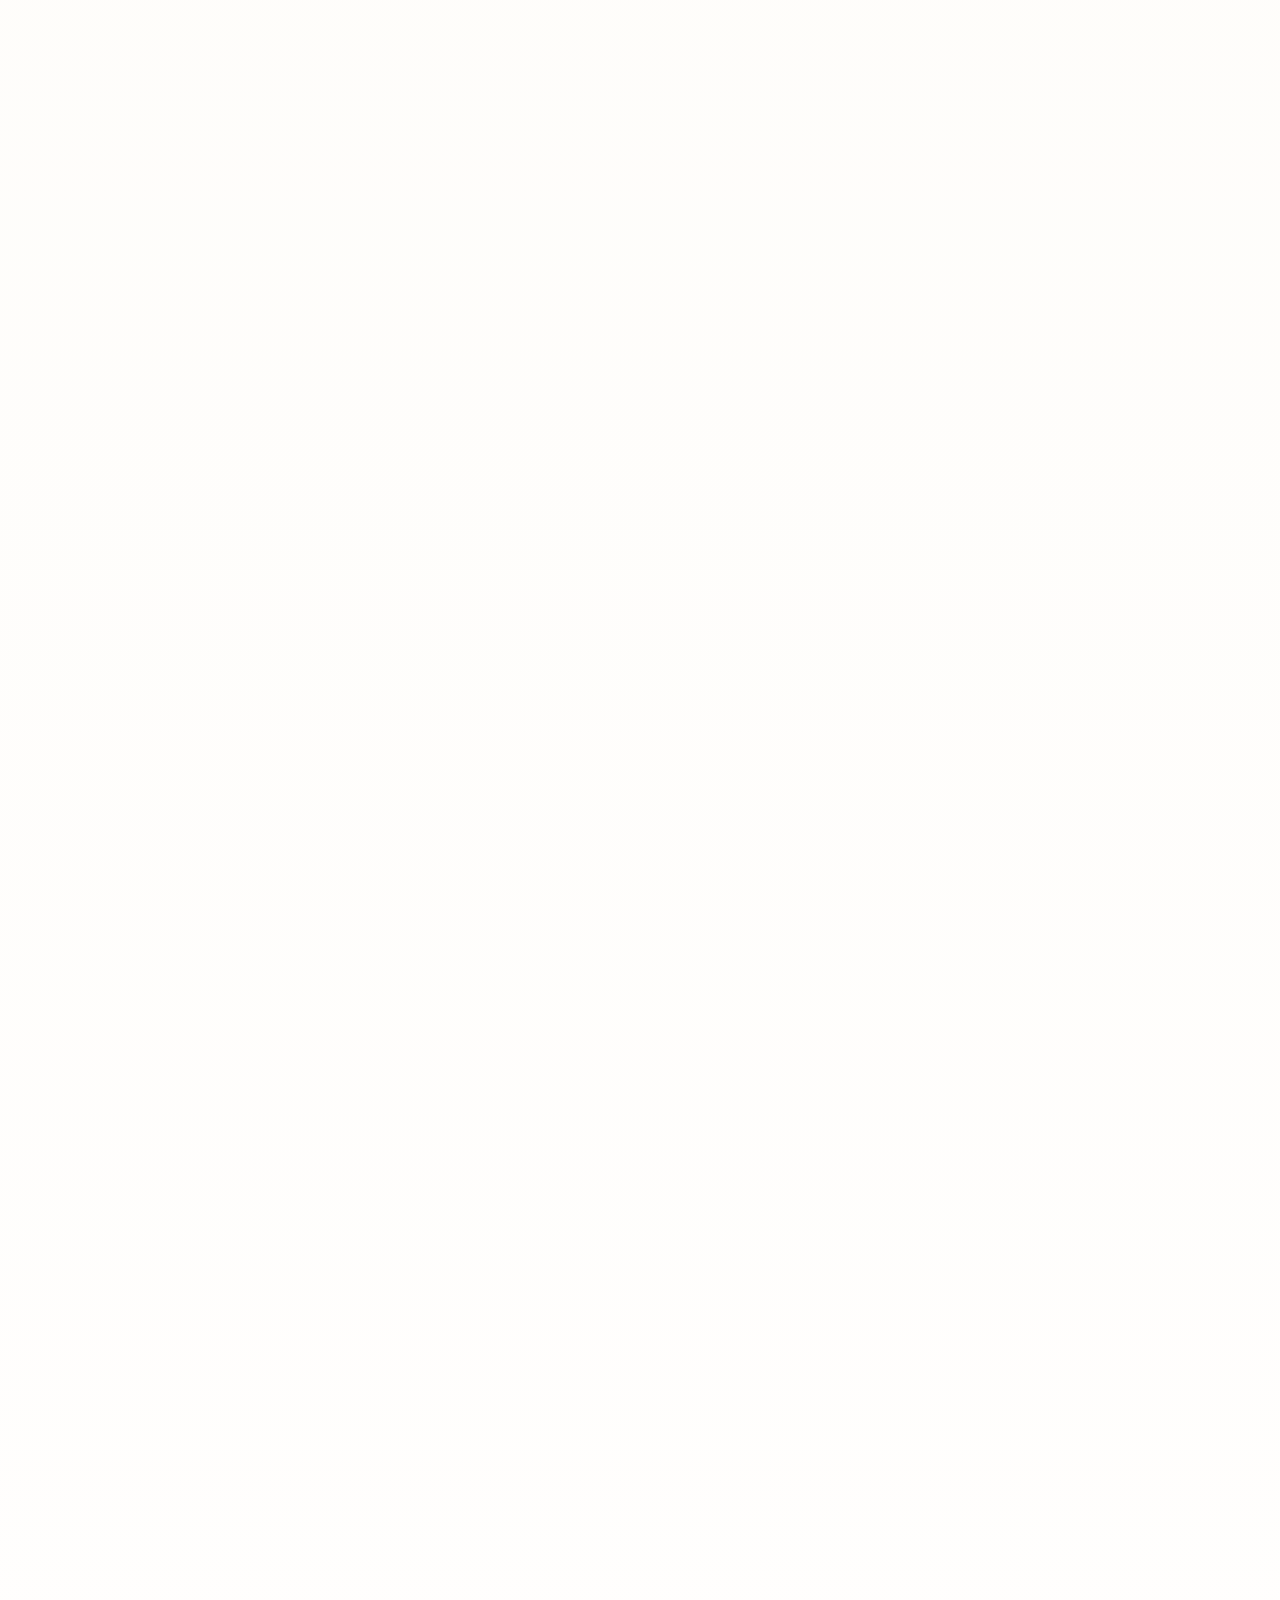
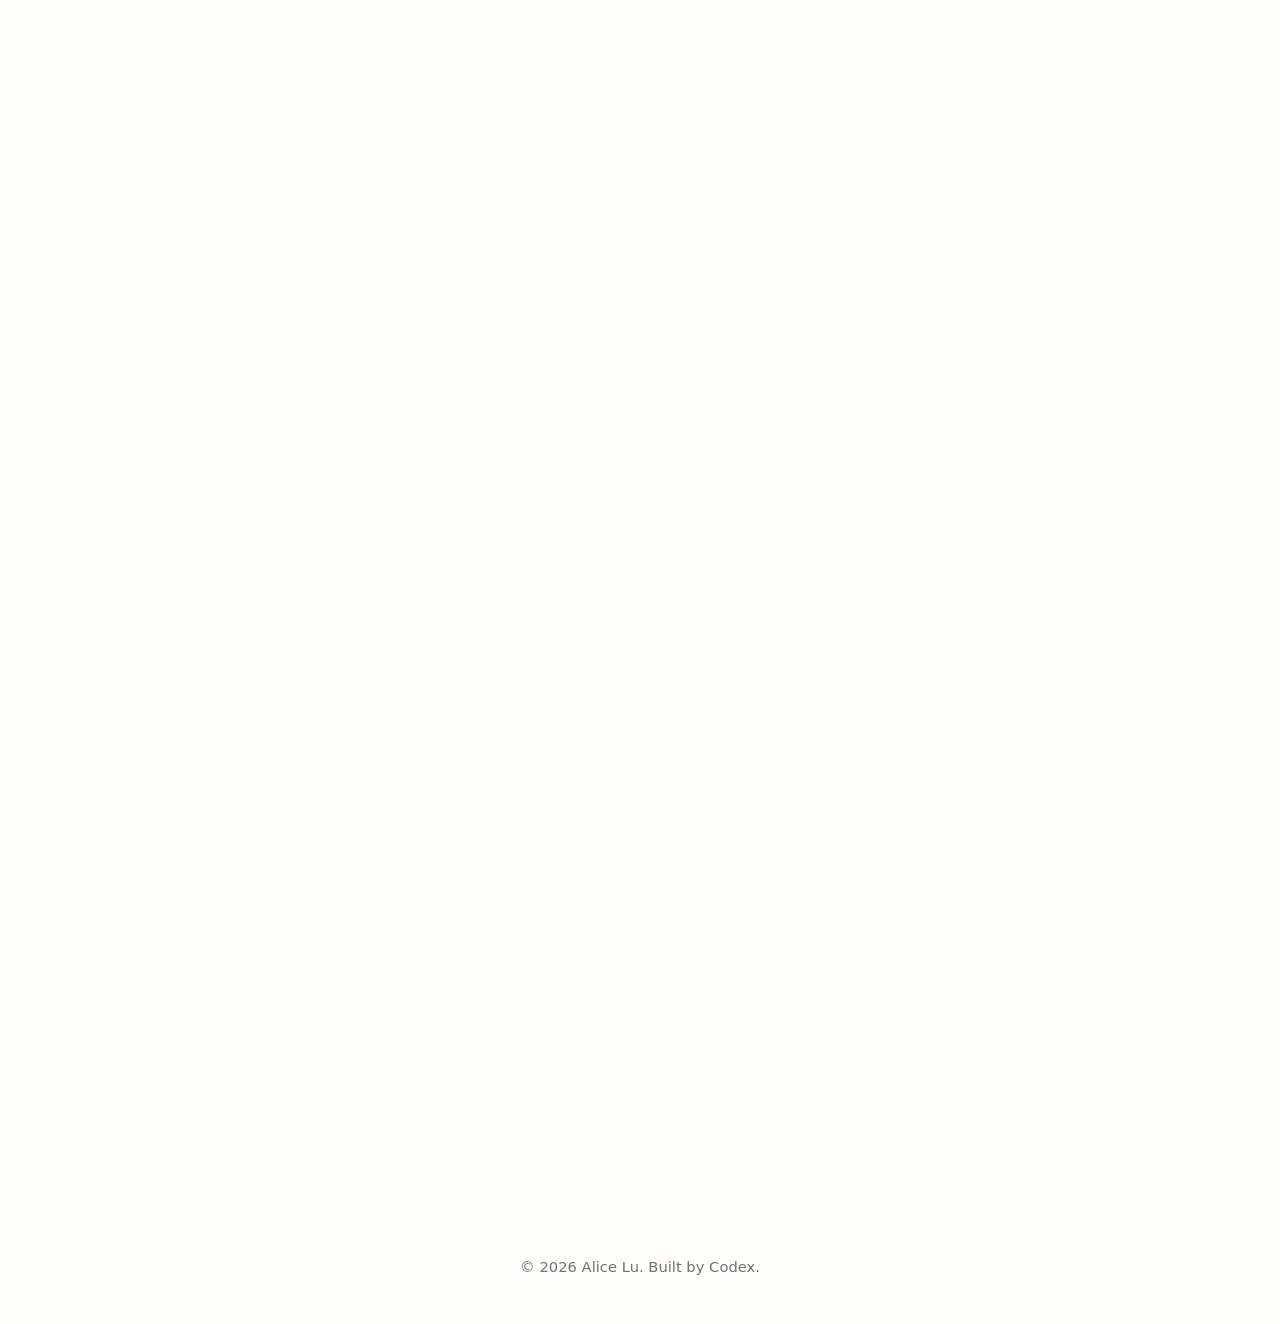
==== commit 23d78a60: "Update website" ====
--- a/index.html
+++ b/index.html
@@ -78,6 +78,11 @@
           </p>
           <p>
             Outside of work, I love road trips into nature, photography, and spending time with humans’ best fluffy friends.
+          </p>
+          <p>
+            <span>🚗 10k+ roadtrip miles</span>
+            <span>📷 20k+ shutter clicks</span>
+            <span>🐶 1 fluffy co-pilot</span>
           </p>
         </div>
       </section>
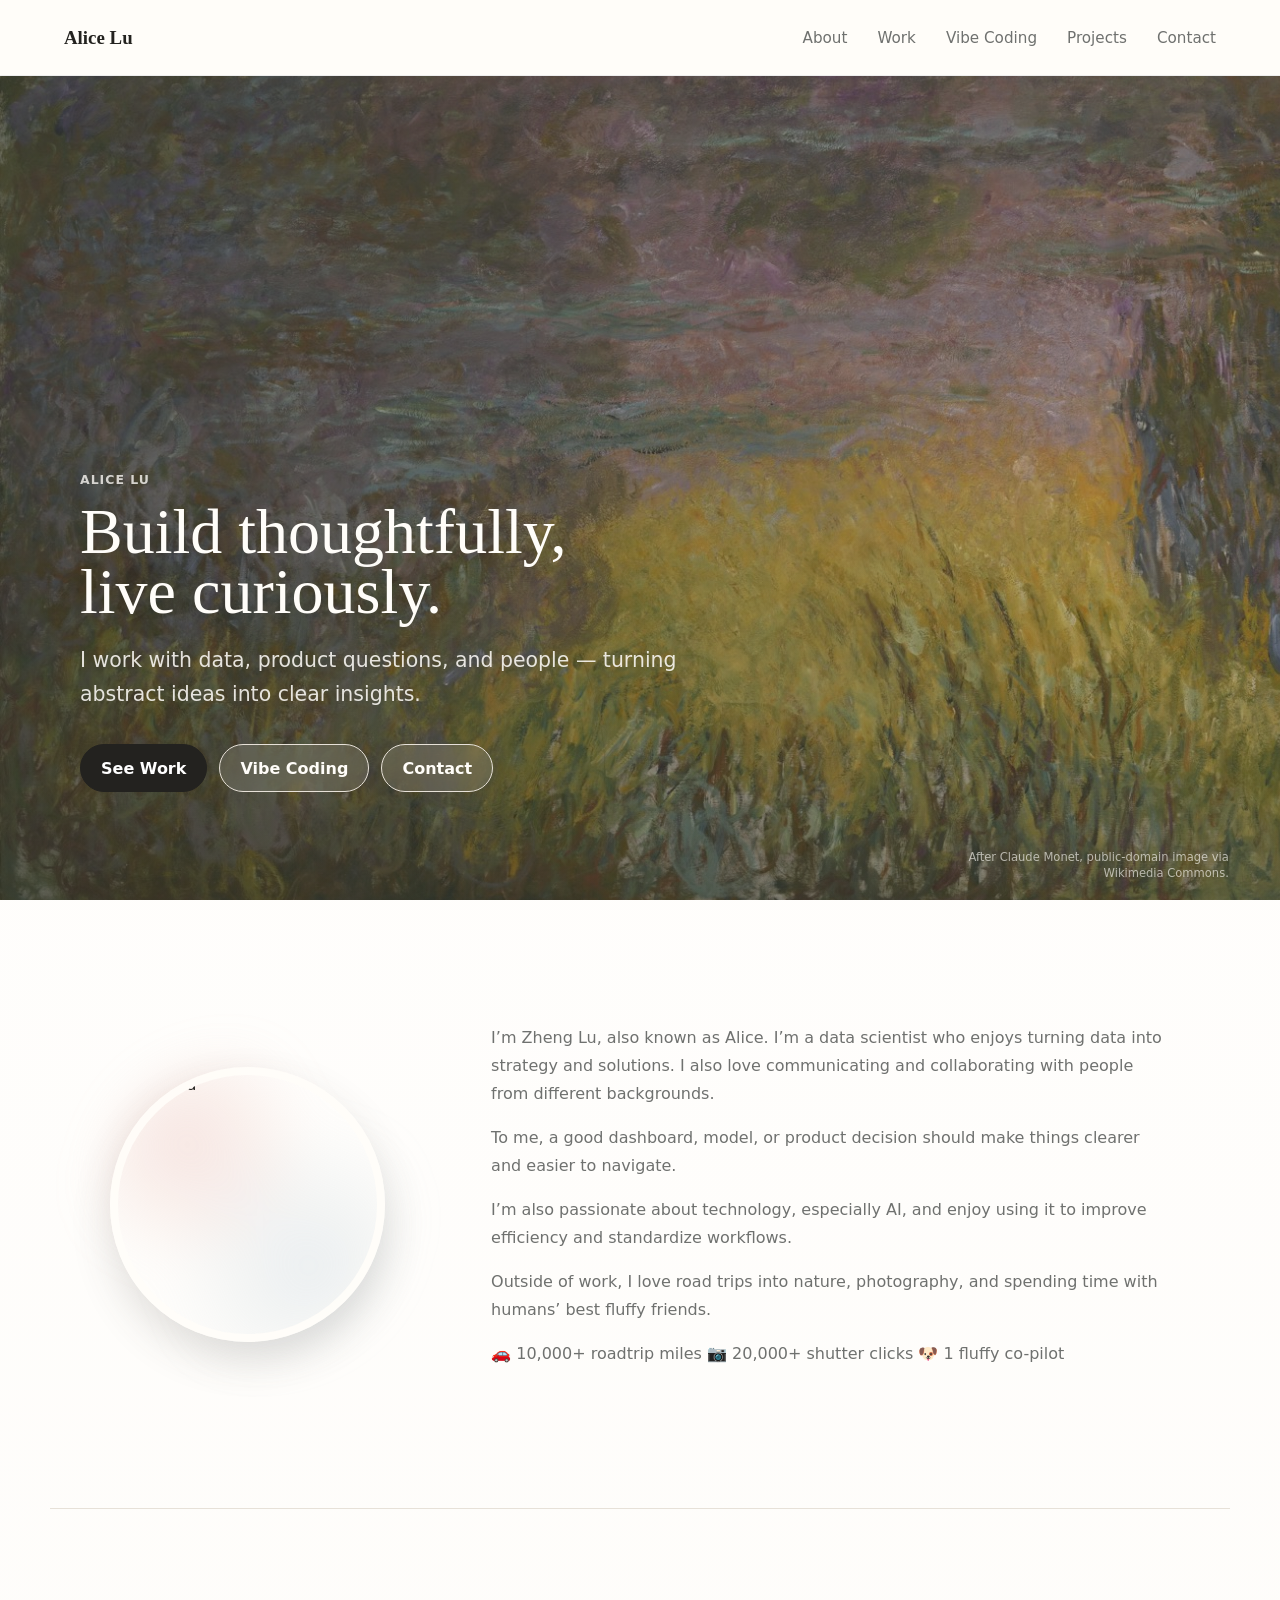
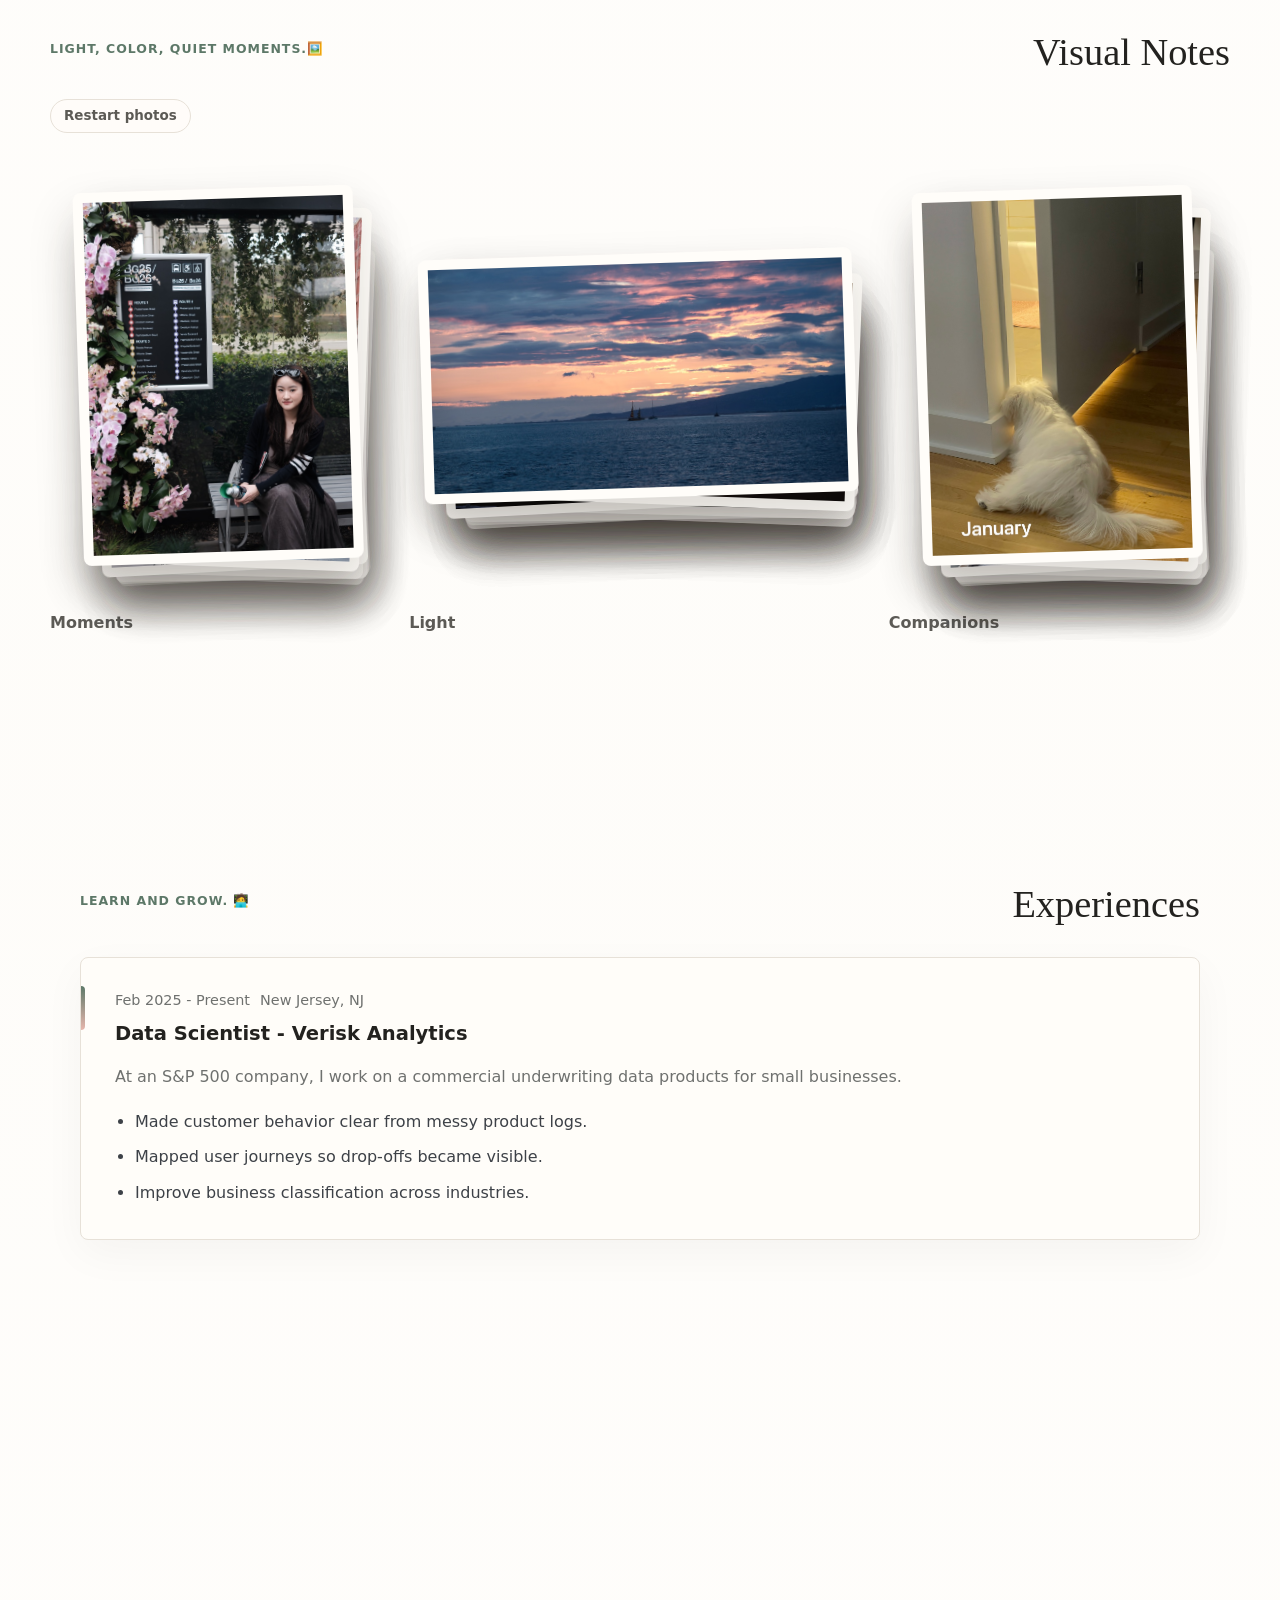
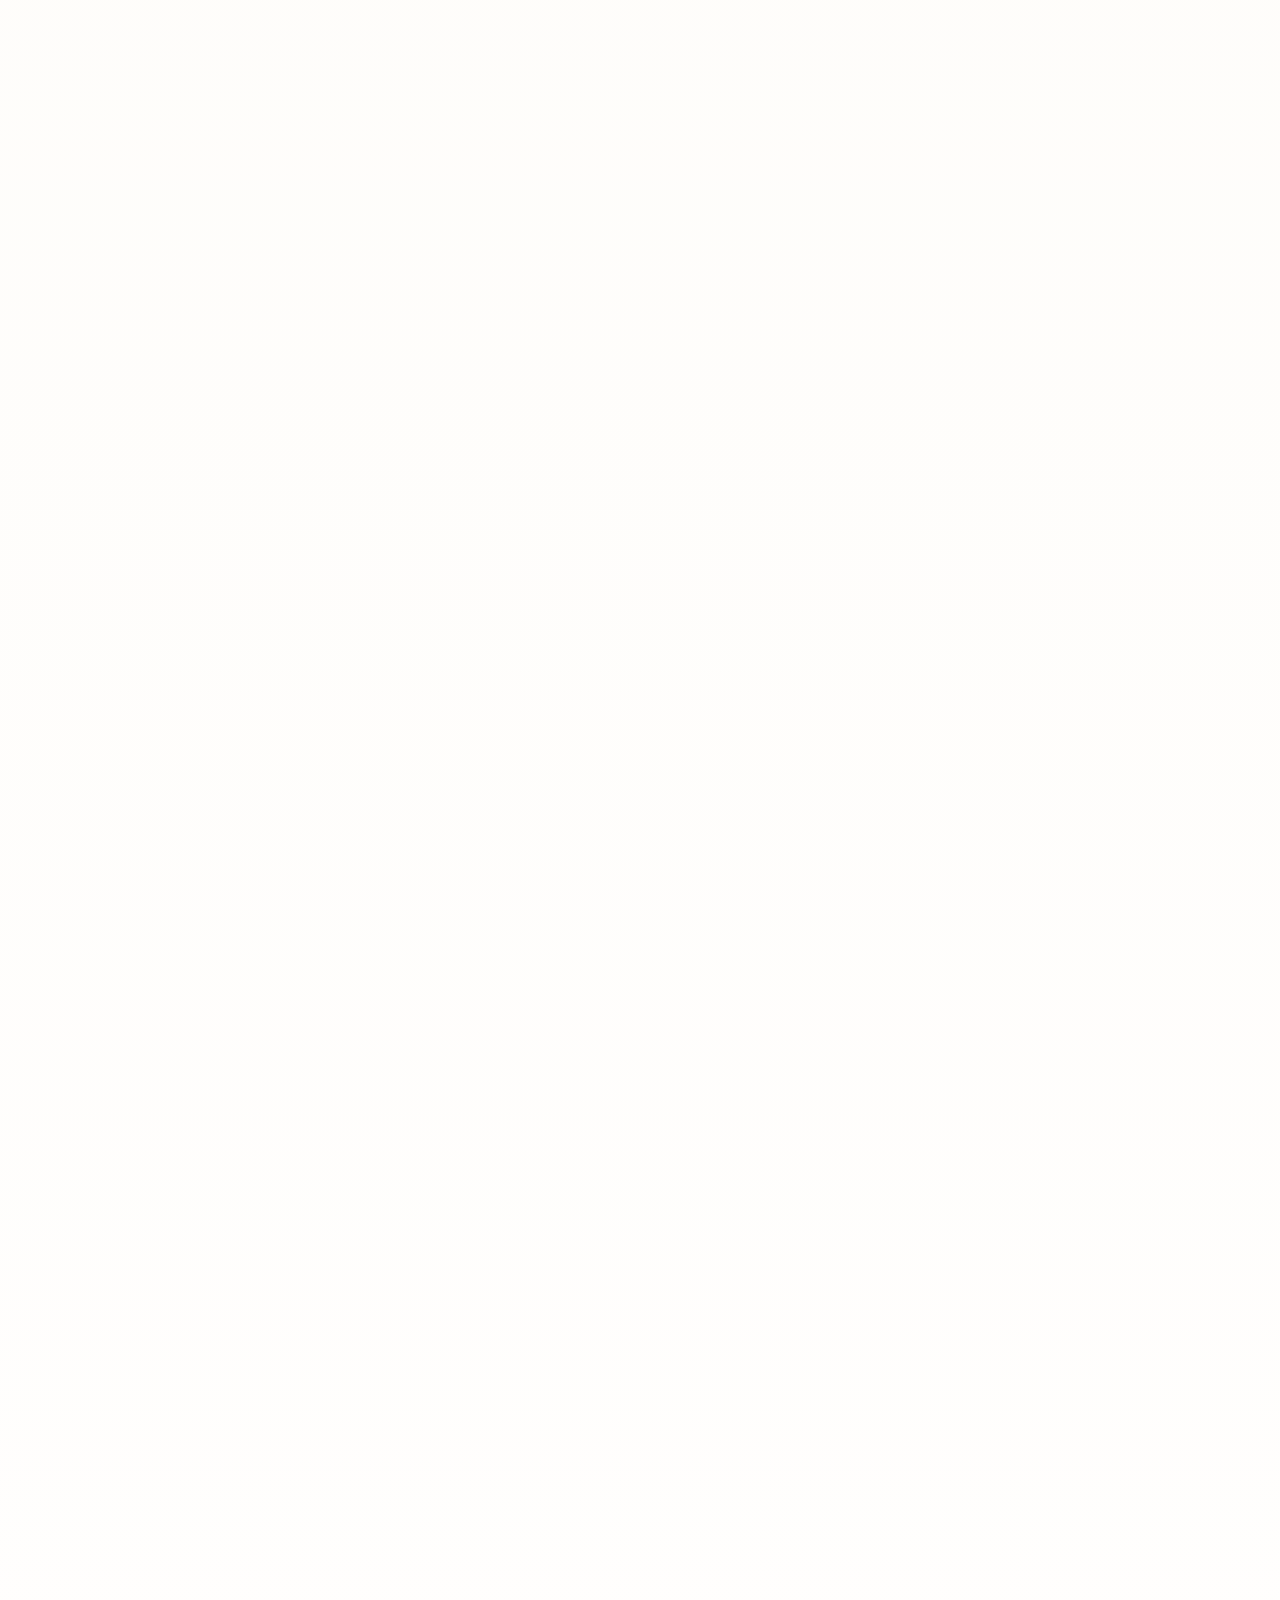
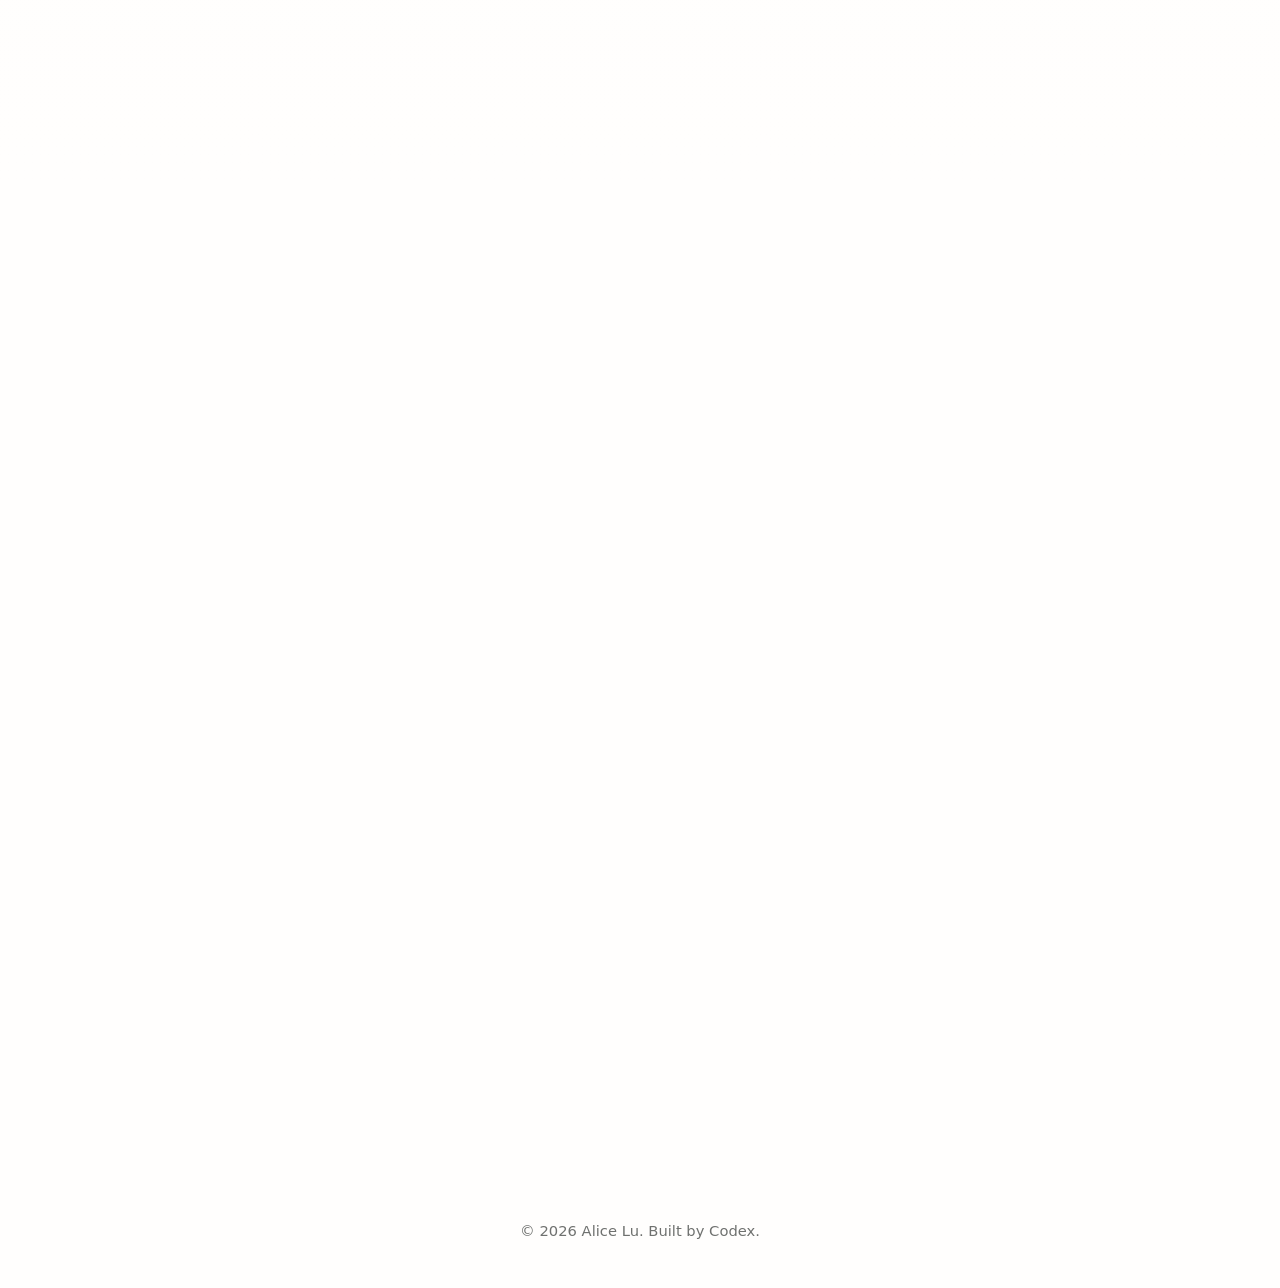
==== commit eca0b6c3: "fix mobile layout" ====
--- a/index.html
+++ b/index.html
@@ -80,8 +80,8 @@
             Outside of work, I love road trips into nature, photography, and spending time with humans’ best fluffy friends.
           </p>
           <p>
-            <span>🚗 10k+ roadtrip miles</span>
-            <span>📷 20k+ shutter clicks</span>
+            <span>🚗 10,000+ roadtrip miles</span>
+            <span>📷 20,000+ shutter clicks</span>
             <span>🐶 1 fluffy co-pilot</span>
           </p>
         </div>
@@ -154,7 +154,7 @@
 
       <section id="work" class="section">
         <div class="section-heading">
-          <p class="eyebrow">Learn and Grow 🧑‍💻</p>
+          <p class="eyebrow">Learn and Grow. 🧑‍💻</p>
           <h2>Experiences</h2>
         </div>
 
@@ -169,9 +169,8 @@
               At an S&P 500 company, I work on a commercial underwriting data products for small businesses.
             </p>
             <ul>
-              <li>Made customer behavior easier to read from messy product logs.</li>
-              <li>Mapped user journeys so drop-offs felt visible instead of abstract.</li>
-              <li>Worked with engineering teams to improve error logging by analyzing large-scale usage data.</li>
+              <li>Made customer behavior clear from messy product logs.</li>
+              <li>Mapped user journeys so drop-offs became visible.</li>
               <li>Improve business classification across industries.</li>
             </ul>
           </article>
--- a/style.css
+++ b/style.css
@@ -169,6 +169,7 @@
   background-position: left center;
   background-size: cover;
   transform: scale(1.03);
+  transform-origin: left center;
   z-index: -3;
 }
 
@@ -906,6 +907,10 @@
     min-height: calc(100svh - 68px);
   }
 
+  .art-hero__image {
+    background-position: left center;
+  }
+
   .art-hero__shade {
     background:
       linear-gradient(90deg, rgba(28, 36, 31, 0.78), rgba(28, 36, 31, 0.4)),
@@ -942,6 +947,10 @@
     grid-template-columns: 1fr;
   }
 
+  .visual-grid {
+    gap: 44px;
+  }
+
   .project-image-placeholder {
     min-height: 180px;
   }
@@ -952,12 +961,18 @@
   }
 
   .visual-section {
-    --gallery-stage-height: 300px;
+    --gallery-stage-height: auto;
   }
 
   .visual-card {
     --stack-width: min(86vw, 330px);
     --stack-ratio: 4 / 3;
+    grid-template-rows: auto auto;
+    gap: 16px;
+  }
+
+  .visual-card p {
+    margin-top: 0;
   }
 
   .portrait-card,
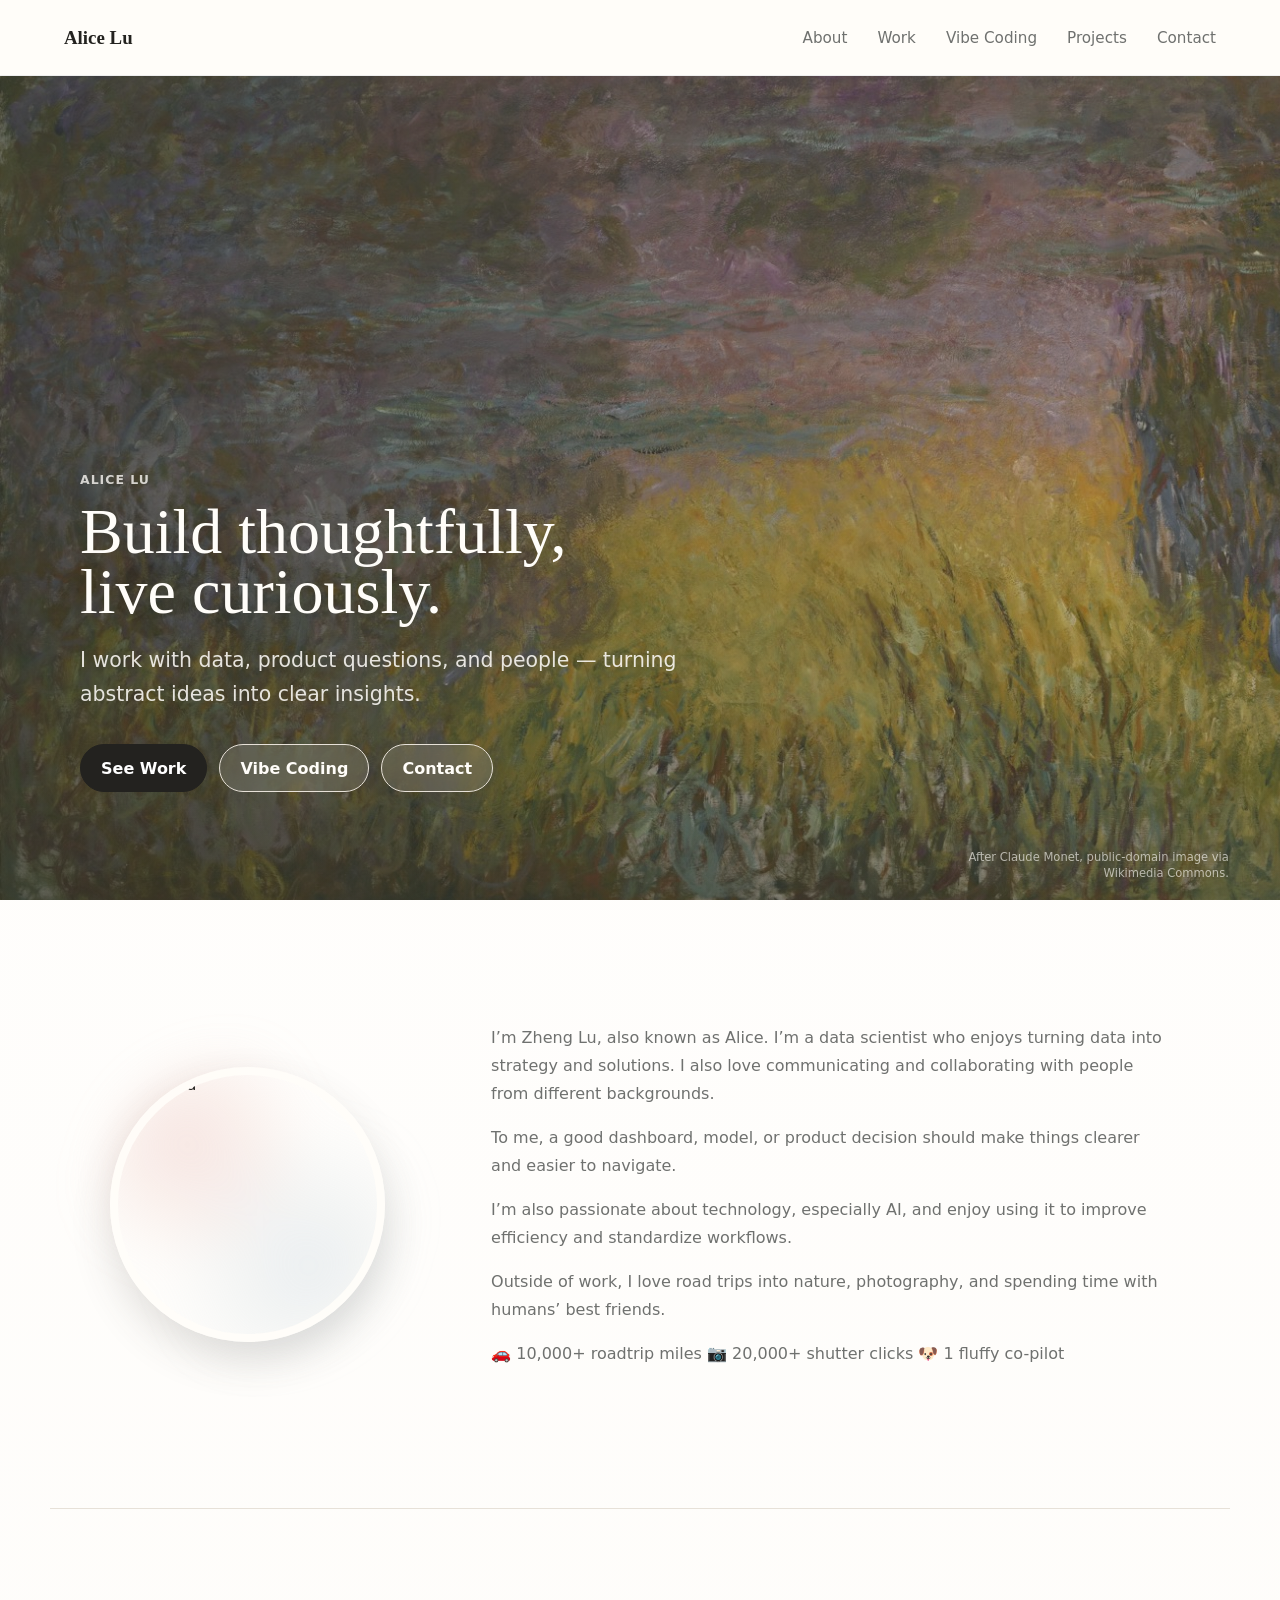
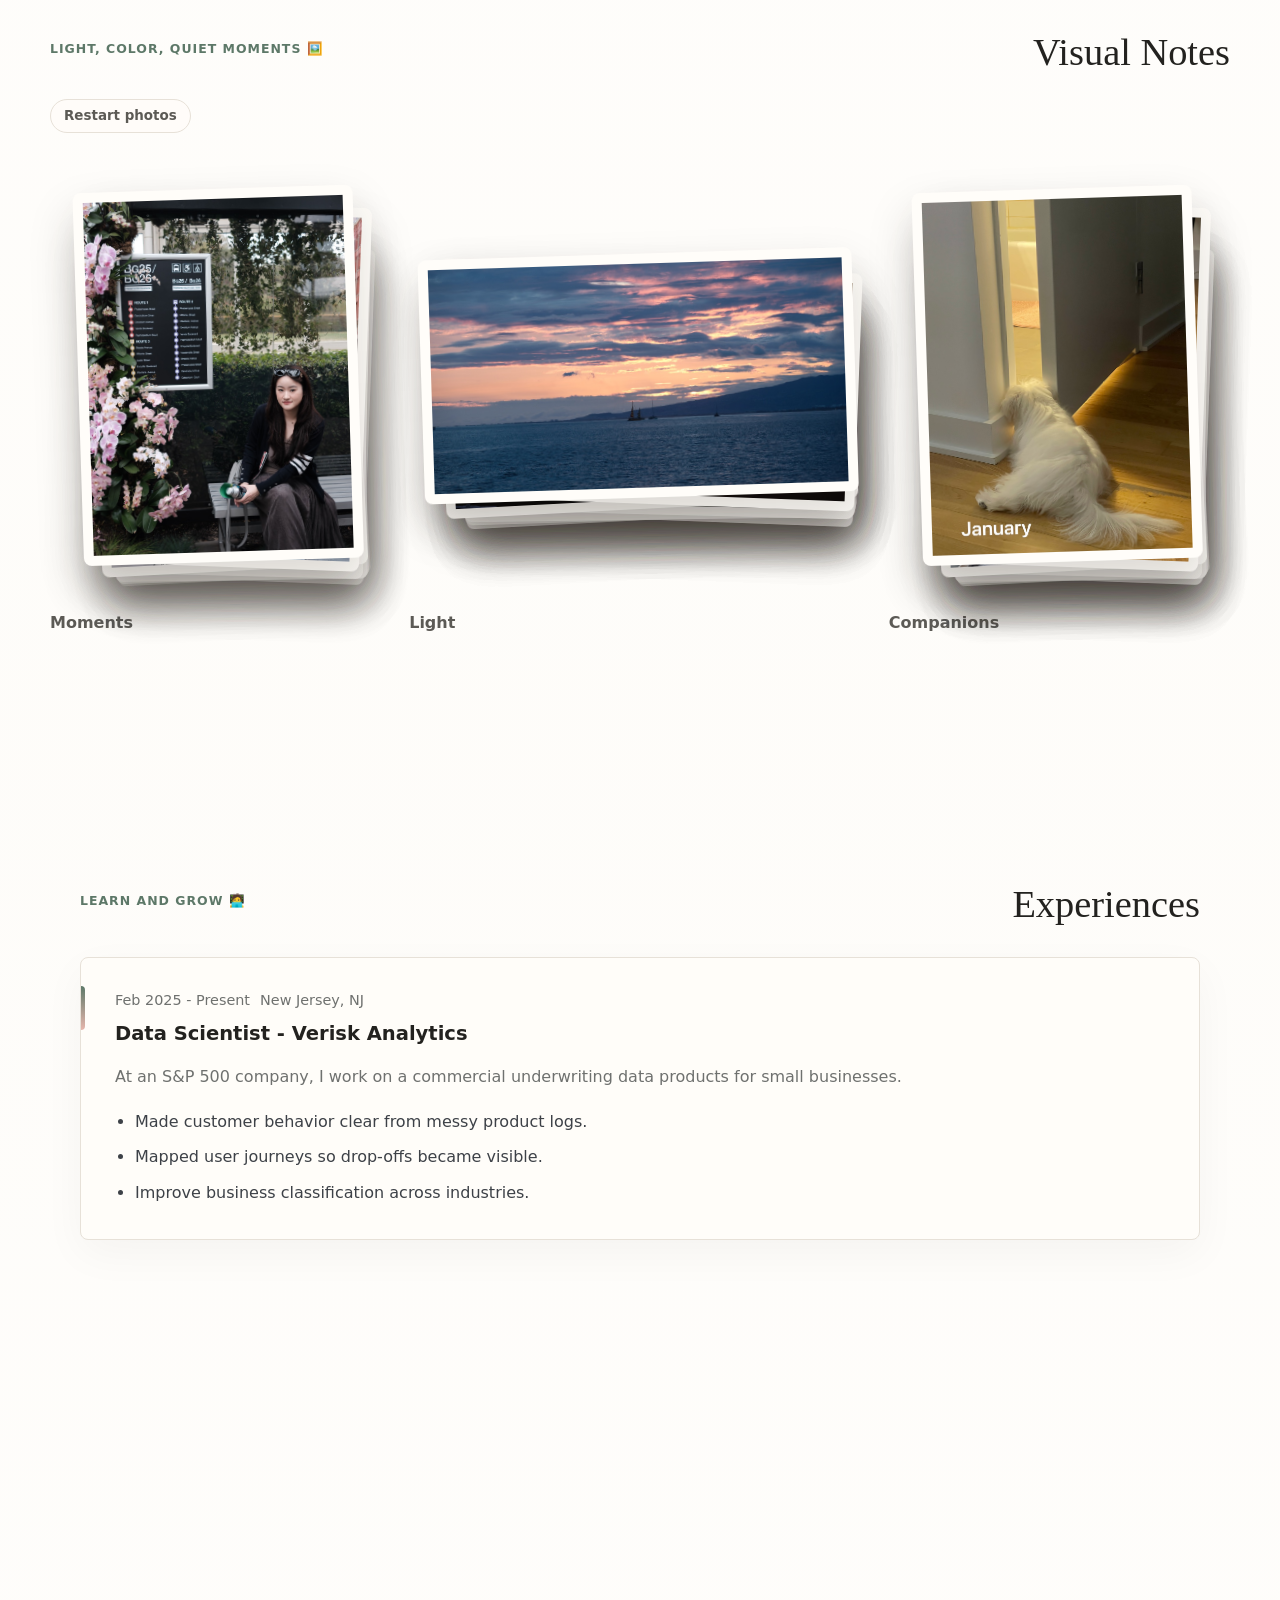
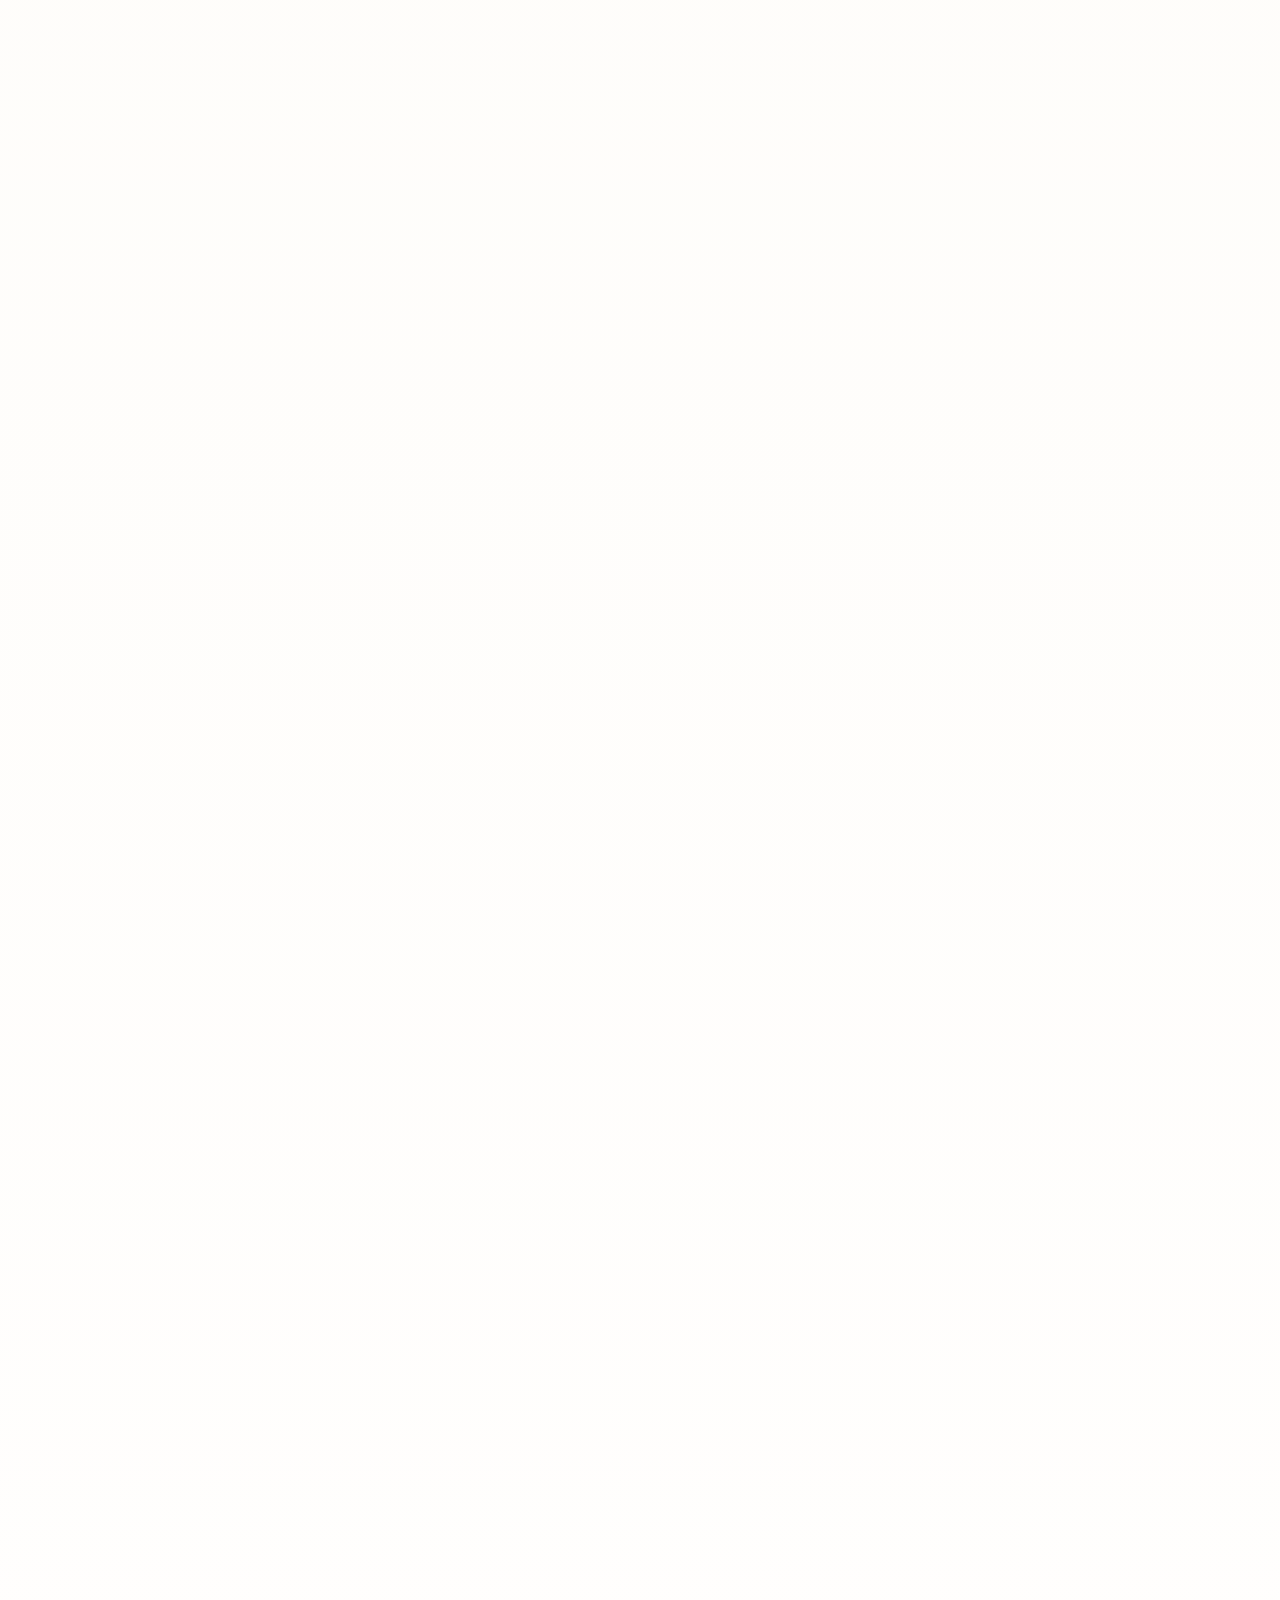
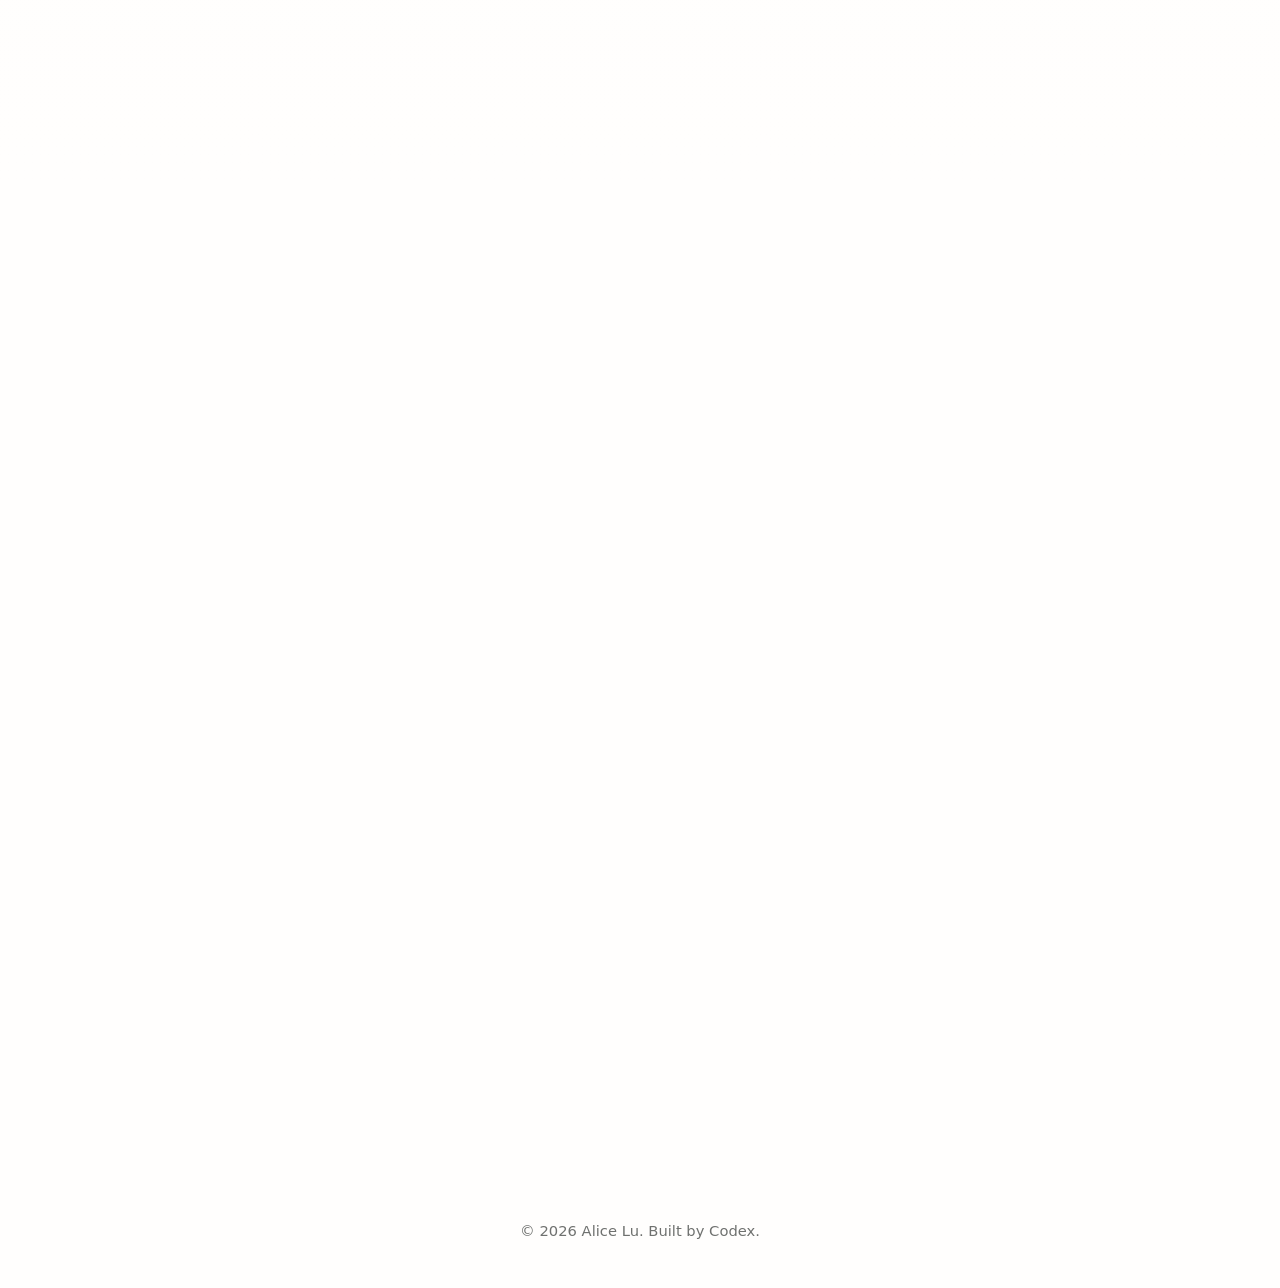
==== commit 4df90ad4: "fix wording" ====
--- a/index.html
+++ b/index.html
@@ -77,7 +77,7 @@
             I’m also passionate about technology, especially AI, and enjoy using it to improve efficiency and standardize workflows.
           </p>
           <p>
-            Outside of work, I love road trips into nature, photography, and spending time with humans’ best fluffy friends.
+            Outside of work, I love road trips into nature, photography, and spending time with humans’ best friends.
           </p>
           <p>
             <span>🚗 10,000+ roadtrip miles</span>
@@ -89,7 +89,7 @@
 
       <section class="section visual-section" aria-label="Visual notes">
         <div class="section-heading">
-          <p class="eyebrow">Light, color, quiet moments.🖼️</p>
+          <p class="eyebrow">Light, color, quiet moments 🖼️</p>
           <h2>Visual Notes</h2>
         </div>
         <button class="visual-restart" type="button">Restart photos</button>
@@ -154,7 +154,7 @@
 
       <section id="work" class="section">
         <div class="section-heading">
-          <p class="eyebrow">Learn and Grow. 🧑‍💻</p>
+          <p class="eyebrow">Learn and Grow 🧑‍💻</p>
           <h2>Experiences</h2>
         </div>
 
--- a/style.css
+++ b/style.css
@@ -968,7 +968,11 @@
     --stack-width: min(86vw, 330px);
     --stack-ratio: 4 / 3;
     grid-template-rows: auto auto;
-    gap: 16px;
+    gap: 28px;
+  }
+
+  .photo-stack {
+    margin-bottom: 18px;
   }
 
   .visual-card p {
